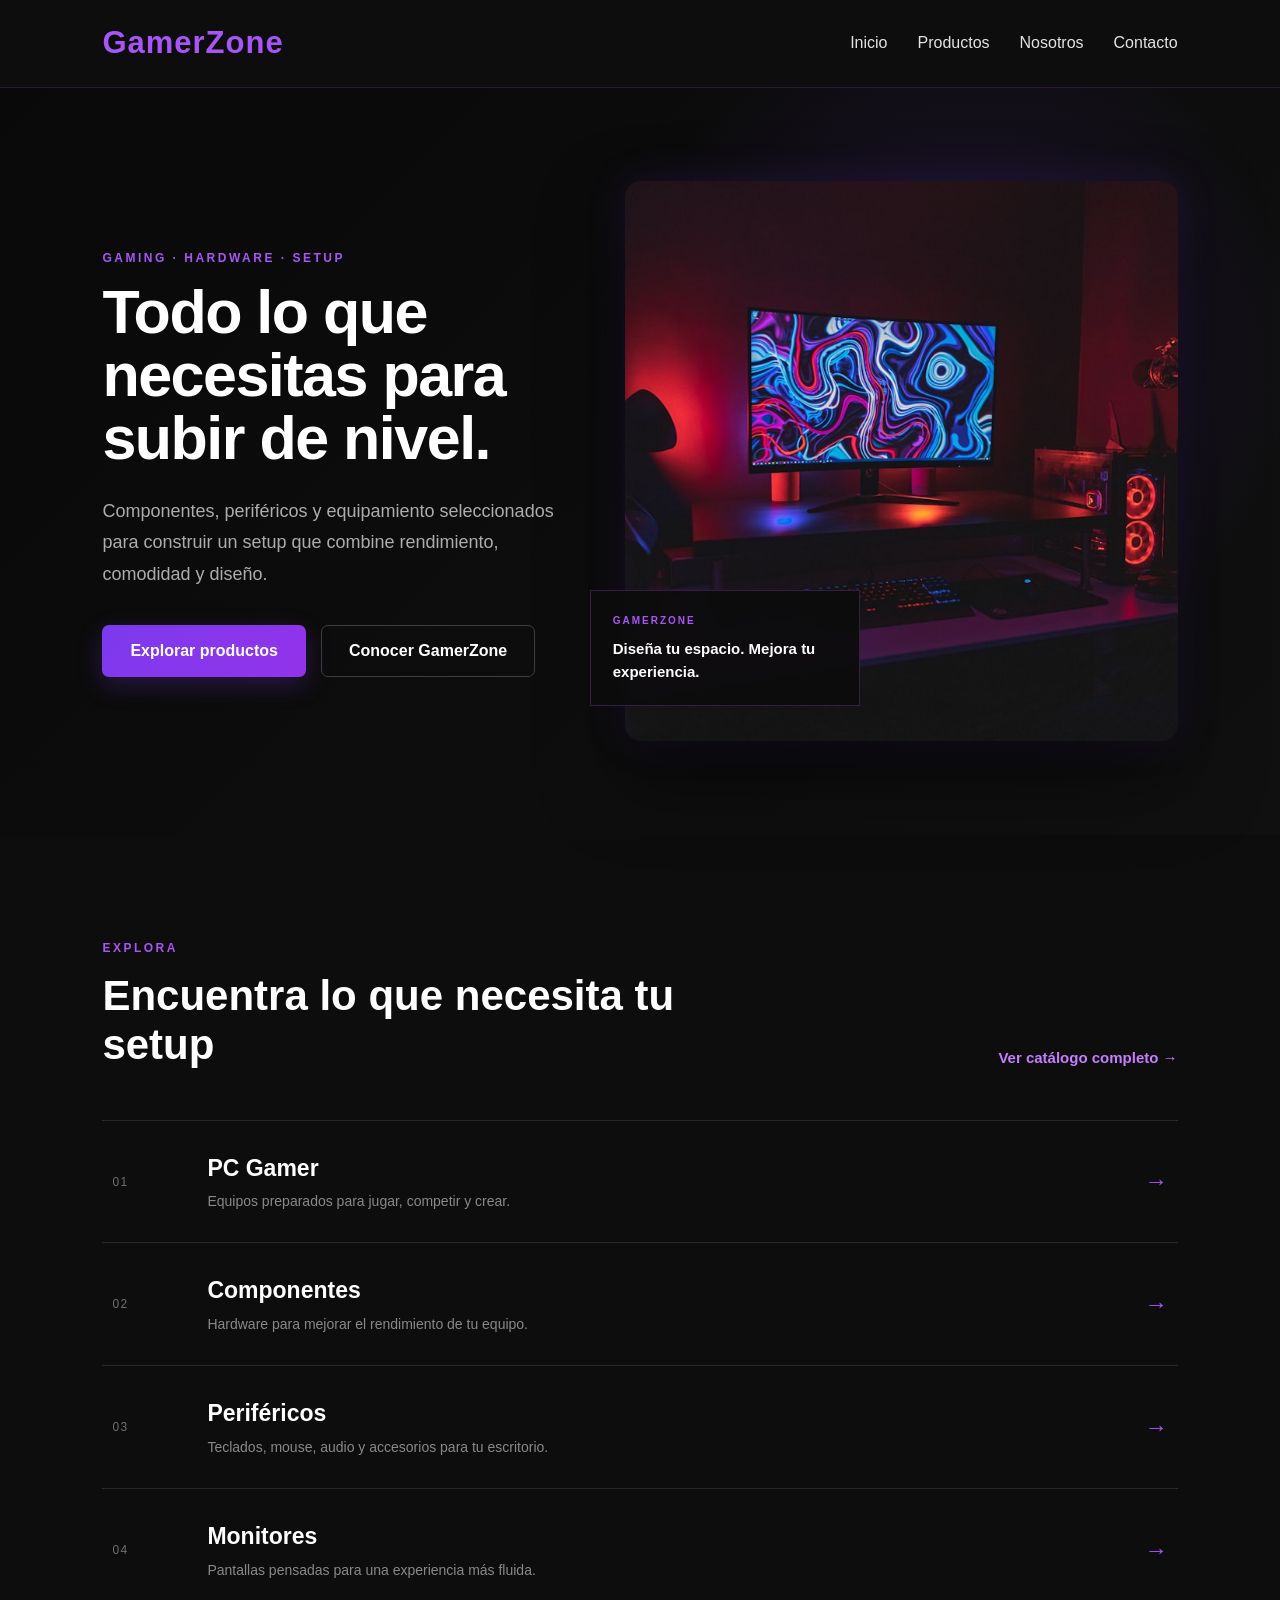
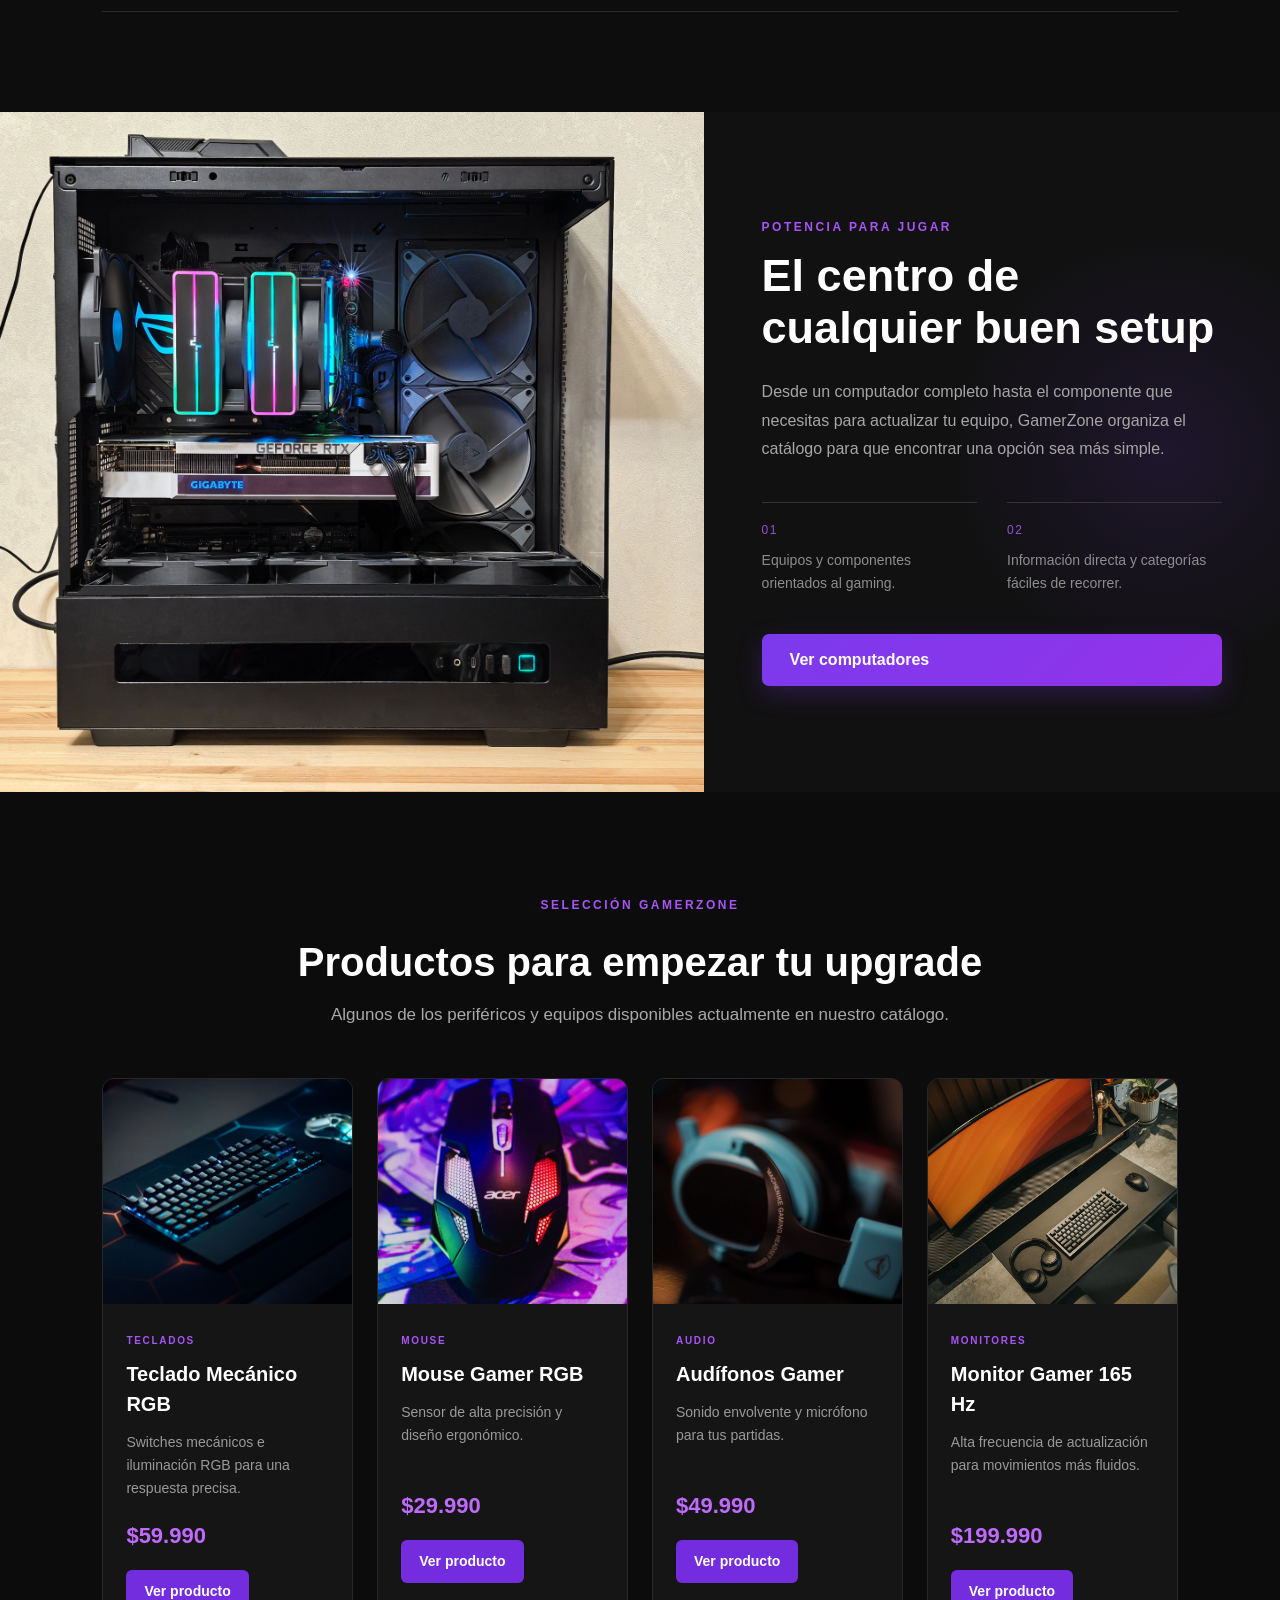
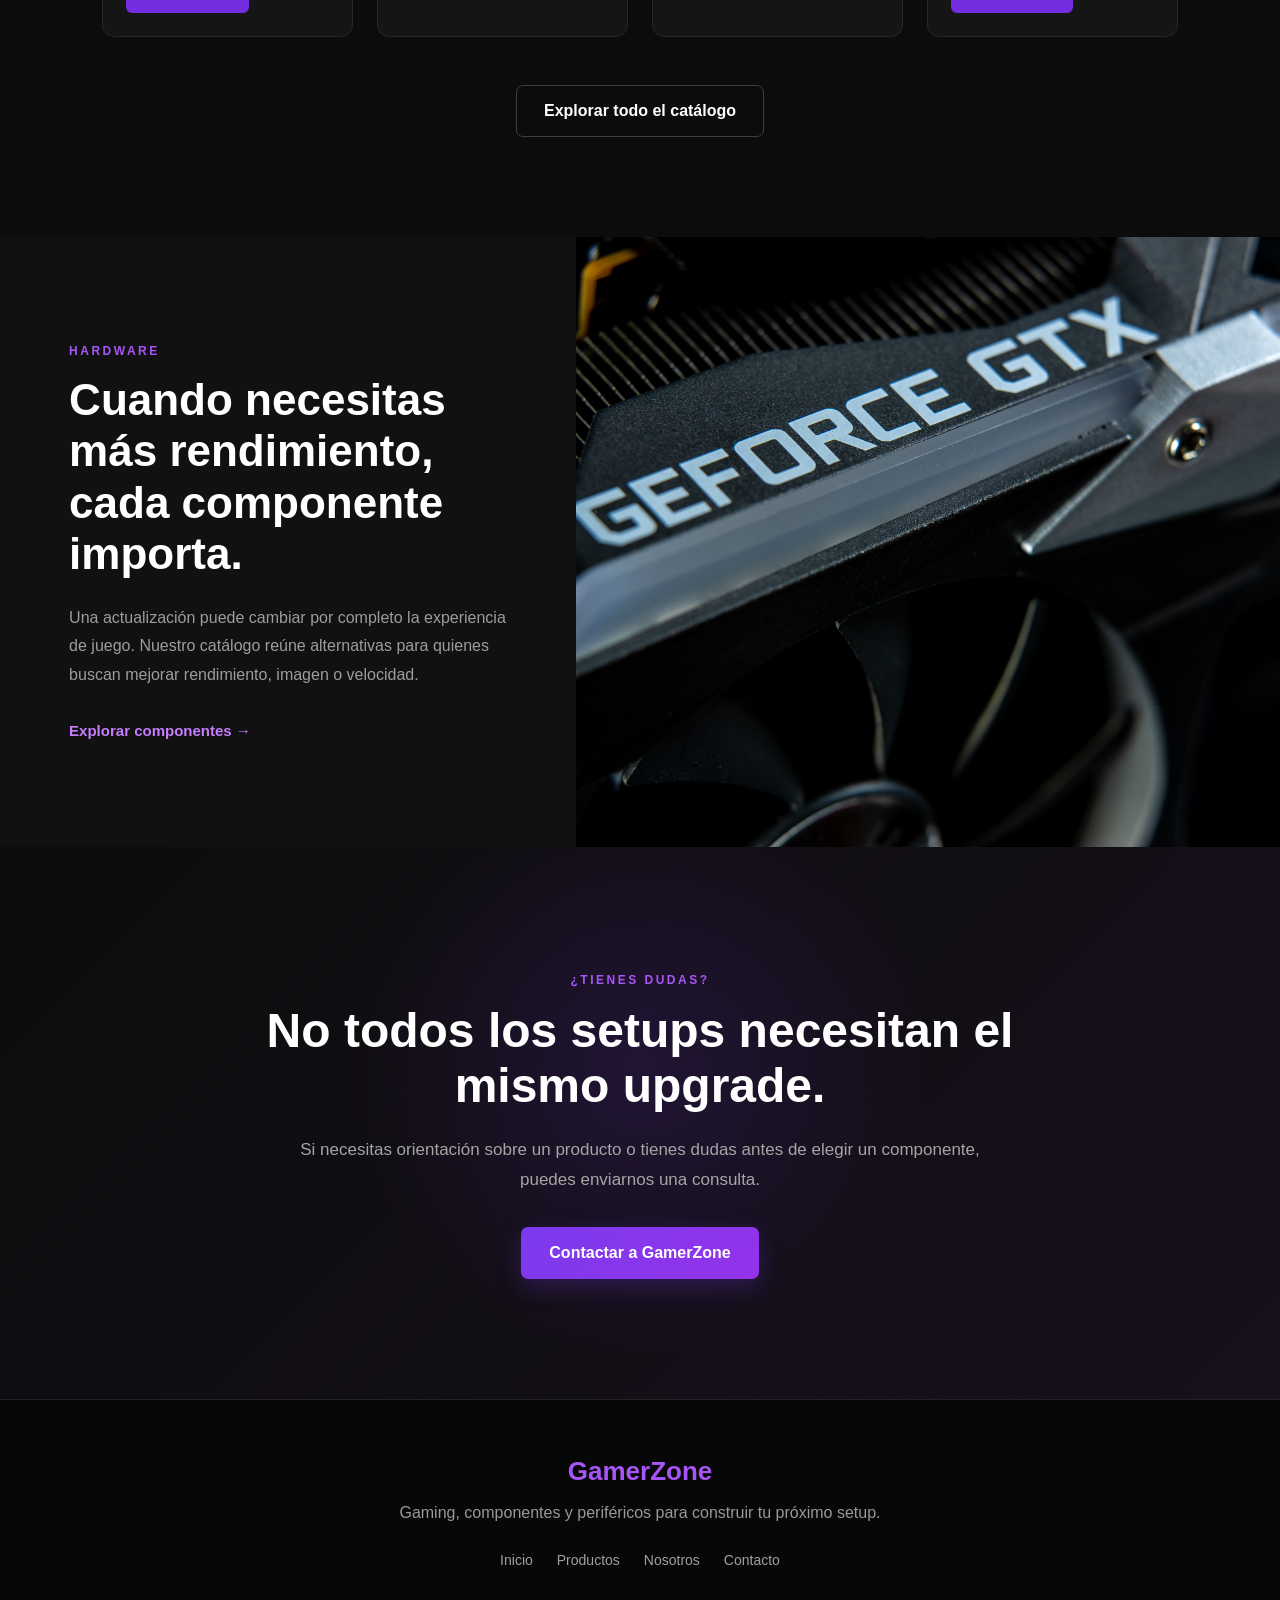
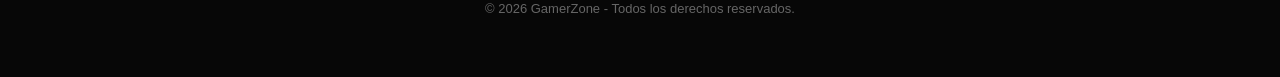
==== index.html @ d8f1b789 "Proyecto inicial GamerZone con HTML CSS JavaScript y recursos" ====
<!DOCTYPE html>
<html lang="es">

<head>
    <meta charset="UTF-8">

    <meta
        name="viewport"
        content="width=device-width, initial-scale=1.0"
    >

    <meta
        name="description"
        content="GamerZone - Tienda online de componentes, periféricos y accesorios para gaming."
    >

    <title>GamerZone | Gaming, hardware y periféricos</title>

    <link
        rel="stylesheet"
        href="css/estilos.css"
    >
</head>


<body>

    <!-- ===================================== -->
    <!-- HEADER -->
    <!-- ===================================== -->

    <header>

        <a
            href="index.html"
            class="logo-gamerzone"
        >
            GamerZone
        </a>


        <nav>
            <a href="index.html">Inicio</a>

            <a href="productos.html">
                Productos
            </a>

            <a href="nosotros.html">
                Nosotros
            </a>

            <a href="contacto.html">
                Contacto
            </a>
        </nav>

    </header>



    <main>

        <!-- ===================================== -->
        <!-- HERO -->
        <!-- ===================================== -->

        <section class="home-hero">

            <div class="home-hero-contenido">

                <span class="etiqueta-seccion">
                    GAMING · HARDWARE · SETUP
                </span>


                <h1>
                    Todo lo que necesitas
                    para subir de nivel.
                </h1>


                <p>
                    Componentes, periféricos y equipamiento
                    seleccionados para construir un setup
                    que combine rendimiento, comodidad y diseño.
                </p>


                <div class="home-hero-acciones">

                    <a
                        href="productos.html"
                        class="boton-principal"
                    >
                        Explorar productos
                    </a>


                    <a
                        href="nosotros.html"
                        class="boton-secundario"
                    >
                        Conocer GamerZone
                    </a>

                </div>

            </div>


            <div class="home-hero-visual">

                <img
                    src="img/banner-gamer.jpg"
                    alt="Setup gamer con iluminación RGB"
                >


                <div class="home-hero-ficha">

                    <span>
                        GAMERZONE
                    </span>

                    <strong>
                        Diseña tu espacio.
                        Mejora tu experiencia.
                    </strong>

                </div>

            </div>

        </section>



        <!-- ===================================== -->
        <!-- CATEGORÍAS -->
        <!-- ===================================== -->

        <section class="home-categorias">

            <div class="home-categorias-cabecera">

                <div>

                    <span class="etiqueta-seccion">
                        EXPLORA
                    </span>

                    <h2>
                        Encuentra lo que necesita tu setup
                    </h2>

                </div>


                <a
                    href="productos.html"
                    class="enlace-simple"
                >
                    Ver catálogo completo →
                </a>

            </div>


            <div class="categorias-linea">


                <a
                    href="productos.html"
                    class="categoria-home"
                >

                    <span class="categoria-home-numero">
                        01
                    </span>

                    <div>
                        <h3>PC Gamer</h3>

                        <p>
                            Equipos preparados para jugar,
                            competir y crear.
                        </p>
                    </div>

                    <span class="categoria-home-flecha">
                        →
                    </span>

                </a>



                <a
                    href="productos.html"
                    class="categoria-home"
                >

                    <span class="categoria-home-numero">
                        02
                    </span>

                    <div>
                        <h3>Componentes</h3>

                        <p>
                            Hardware para mejorar el
                            rendimiento de tu equipo.
                        </p>
                    </div>

                    <span class="categoria-home-flecha">
                        →
                    </span>

                </a>



                <a
                    href="productos.html"
                    class="categoria-home"
                >

                    <span class="categoria-home-numero">
                        03
                    </span>

                    <div>
                        <h3>Periféricos</h3>

                        <p>
                            Teclados, mouse, audio
                            y accesorios para tu escritorio.
                        </p>
                    </div>

                    <span class="categoria-home-flecha">
                        →
                    </span>

                </a>



                <a
                    href="productos.html"
                    class="categoria-home"
                >

                    <span class="categoria-home-numero">
                        04
                    </span>

                    <div>
                        <h3>Monitores</h3>

                        <p>
                            Pantallas pensadas para una
                            experiencia más fluida.
                        </p>
                    </div>

                    <span class="categoria-home-flecha">
                        →
                    </span>

                </a>

            </div>

        </section>



        <!-- ===================================== -->
        <!-- DESTACADO PC GAMER -->
        <!-- ===================================== -->

        <section class="home-editorial">

            <div class="home-editorial-imagen">

                <img
                    src="img/pc-gamer.jpg"
                    alt="Computador gamer con iluminación RGB"
                >

            </div>


            <div class="home-editorial-contenido">

                <span class="etiqueta-seccion">
                    POTENCIA PARA JUGAR
                </span>


                <h2>
                    El centro de cualquier buen setup
                </h2>


                <p>
                    Desde un computador completo hasta el
                    componente que necesitas para actualizar
                    tu equipo, GamerZone organiza el catálogo
                    para que encontrar una opción sea más simple.
                </p>


                <div class="home-editorial-datos">

                    <div>
                        <span>01</span>

                        <p>
                            Equipos y componentes orientados
                            al gaming.
                        </p>
                    </div>


                    <div>
                        <span>02</span>

                        <p>
                            Información directa y categorías
                            fáciles de recorrer.
                        </p>
                    </div>

                </div>


                <a
                    href="productos.html"
                    class="boton-principal"
                >
                    Ver computadores
                </a>

            </div>

        </section>



        <!-- ===================================== -->
        <!-- PRODUCTOS DESTACADOS -->
        <!-- ===================================== -->

        <section class="productos-destacados">

            <div class="titulo-seccion">

                <span class="etiqueta-seccion">
                    SELECCIÓN GAMERZONE
                </span>

                <h2>
                    Productos para empezar tu upgrade
                </h2>

                <p>
                    Algunos de los periféricos y equipos
                    disponibles actualmente en nuestro catálogo.
                </p>

            </div>


            <div class="contenedor-productos">


                <!-- TECLADO -->

                <article class="producto">

                    <img
                        src="img/teclado.jpg"
                        alt="Teclado mecánico gamer RGB"
                    >

                    <div class="producto-info">

                        <span class="categoria">
                            TECLADOS
                        </span>

                        <h3>
                            Teclado Mecánico RGB
                        </h3>

                        <p>
                            Switches mecánicos e iluminación RGB
                            para una respuesta precisa.
                        </p>

                        <h4>
                            $59.990
                        </h4>

                        <a
                            href="productos.html"
                            class="boton-producto"
                        >
                            Ver producto
                        </a>

                    </div>

                </article>



                <!-- MOUSE -->

                <article class="producto">

                    <img
                        src="img/mouse.jpg"
                        alt="Mouse gamer RGB"
                    >

                    <div class="producto-info">

                        <span class="categoria">
                            MOUSE
                        </span>

                        <h3>
                            Mouse Gamer RGB
                        </h3>

                        <p>
                            Sensor de alta precisión
                            y diseño ergonómico.
                        </p>

                        <h4>
                            $29.990
                        </h4>

                        <a
                            href="productos.html"
                            class="boton-producto"
                        >
                            Ver producto
                        </a>

                    </div>

                </article>



                <!-- AUDÍFONOS -->

                <article class="producto">

                    <img
                        src="img/audifonos.jpg"
                        alt="Audífonos gamer"
                    >

                    <div class="producto-info">

                        <span class="categoria">
                            AUDIO
                        </span>

                        <h3>
                            Audífonos Gamer
                        </h3>

                        <p>
                            Sonido envolvente y micrófono
                            para tus partidas.
                        </p>

                        <h4>
                            $49.990
                        </h4>

                        <a
                            href="productos.html"
                            class="boton-producto"
                        >
                            Ver producto
                        </a>

                    </div>

                </article>



                <!-- MONITOR -->

                <article class="producto">

                    <img
                        src="img/monitor.jpg"
                        alt="Monitor gamer 165 Hz"
                    >

                    <div class="producto-info">

                        <span class="categoria">
                            MONITORES
                        </span>

                        <h3>
                            Monitor Gamer 165 Hz
                        </h3>

                        <p>
                            Alta frecuencia de actualización
                            para movimientos más fluidos.
                        </p>

                        <h4>
                            $199.990
                        </h4>

                        <a
                            href="productos.html"
                            class="boton-producto"
                        >
                            Ver producto
                        </a>

                    </div>

                </article>

            </div>


            <div class="ver-catalogo">

                <a
                    href="productos.html"
                    class="boton-secundario"
                >
                    Explorar todo el catálogo
                </a>

            </div>

        </section>



        <!-- ===================================== -->
        <!-- HARDWARE / GPU -->
        <!-- ===================================== -->

        <section class="home-hardware">

            <div class="home-hardware-contenido">

                <span class="etiqueta-seccion">
                    HARDWARE
                </span>


                <h2>
                    Cuando necesitas más rendimiento,
                    cada componente importa.
                </h2>


                <p>
                    Una actualización puede cambiar por completo
                    la experiencia de juego. Nuestro catálogo reúne
                    alternativas para quienes buscan mejorar
                    rendimiento, imagen o velocidad.
                </p>


                <a
                    href="productos.html"
                    class="enlace-simple"
                >
                    Explorar componentes →
                </a>

            </div>


            <div class="home-hardware-imagen">

                <img
                    src="img/gpu.jpg"
                    alt="Tarjeta gráfica para computador gamer"
                >

            </div>

        </section>



        <!-- ===================================== -->
        <!-- AYUDA -->
        <!-- ===================================== -->

        <section class="home-ayuda">

            <div class="home-ayuda-contenido">

                <span class="etiqueta-seccion">
                    ¿TIENES DUDAS?
                </span>


                <h2>
                    No todos los setups necesitan
                    el mismo upgrade.
                </h2>


                <p>
                    Si necesitas orientación sobre un producto
                    o tienes dudas antes de elegir un componente,
                    puedes enviarnos una consulta.
                </p>


                <a
                    href="contacto.html"
                    class="boton-principal"
                >
                    Contactar a GamerZone
                </a>

            </div>

        </section>

    </main>



    <!-- ===================================== -->
    <!-- FOOTER -->
    <!-- ===================================== -->

    <footer>

        <h3>
            GamerZone
        </h3>

        <p>
            Gaming, componentes y periféricos
            para construir tu próximo setup.
        </p>


        <div class="footer-navegacion">

            <a href="index.html">
                Inicio
            </a>

            <a href="productos.html">
                Productos
            </a>

            <a href="nosotros.html">
                Nosotros
            </a>

            <a href="contacto.html">
                Contacto
            </a>

        </div>


        <p class="copyright">
            &copy; 2026 GamerZone - Todos los derechos reservados.
        </p>

    </footer>


    <script src="js/script.js"></script>

</body>

</html>
---- css/estilos.css ----
/* ================================================= */
/* GAMERZONE - ESTILOS GENERALES */
/* ================================================= */

* {
    margin: 0;
    padding: 0;
    box-sizing: border-box;
}

html {
    scroll-behavior: smooth;
}

body {
    font-family: Arial, Helvetica, sans-serif;
    background-color: #0b0b0b;
    color: #ffffff;
    line-height: 1.5;
}

img {
    max-width: 100%;
}

a {
    color: inherit;
}


/* ================================================= */
/* HEADER */
/* ================================================= */

header {
    background: rgba(14, 14, 14, 0.96);

    display: flex;
    justify-content: space-between;
    align-items: center;

    padding: 20px 8%;

    border-bottom: 1px solid #2c183c;

    position: sticky;
    top: 0;
    z-index: 1000;

    backdrop-filter: blur(12px);
}

header h1,
.logo-gamerzone {
    font-size: 31px;
    color: #a855f7;
    letter-spacing: 1px;
    font-weight: 700;
    text-decoration: none;
}


/* ================================================= */
/* NAVEGACIÓN */
/* ================================================= */

nav {
    display: flex;
    gap: 30px;
}

nav a {
    color: #e4e4e4;
    text-decoration: none;
    font-size: 16px;
    font-weight: 500;
    position: relative;
    transition: 0.3s;
}

nav a::after {
    content: "";
    position: absolute;
    left: 0;
    bottom: -7px;
    width: 0;
    height: 2px;
    background-color: #a855f7;
    transition: 0.3s;
}

nav a:hover {
    color: #ffffff;
}

nav a:hover::after {
    width: 100%;
}


/* ================================================= */
/* ELEMENTOS GENERALES */
/* ================================================= */

.etiqueta-seccion {
    display: inline-block;
    color: #a855f7;
    font-size: 12px;
    font-weight: 700;
    letter-spacing: 2.5px;
    margin-bottom: 14px;
}

.boton-principal {
    display: inline-block;

    background: linear-gradient(
        135deg,
        #7c3aed,
        #9333ea
    );

    color: #ffffff;
    text-decoration: none;

    padding: 14px 28px;

    border-radius: 7px;

    font-size: 16px;
    font-weight: bold;

    box-shadow:
        0 8px 25px rgba(124, 58, 237, 0.25);

    transition: 0.3s;
}

.boton-principal:hover {
    transform: translateY(-2px);

    box-shadow:
        0 12px 30px rgba(124, 58, 237, 0.4);
}

.boton-secundario {
    display: inline-block;

    color: #ffffff;
    text-decoration: none;

    padding: 13px 27px;

    border: 1px solid #3e3e3e;
    border-radius: 7px;

    font-size: 16px;
    font-weight: 600;

    transition: 0.3s;
}

.boton-secundario:hover {
    border-color: #7c3aed;
    background-color: rgba(124, 58, 237, 0.08);
    transform: translateY(-2px);
}

.enlace-simple {
    color: #c77dff;
    text-decoration: none;
    font-size: 15px;
    font-weight: 600;
    transition: 0.3s;
}

.enlace-simple:hover {
    color: #ffffff;
}


/* ================================================= */
/* TÍTULOS GENERALES */
/* ================================================= */

.titulo-seccion {
    text-align: center;
    margin-bottom: 48px;
}

.titulo-seccion h2 {
    font-size: 40px;
    margin: 10px 0 15px;
    line-height: 1.2;
}

.titulo-seccion p {
    max-width: 760px;
    margin: auto;

    color: #a9a9a9;

    font-size: 17px;
    line-height: 1.7;
}


/* ================================================= */
/* HOME */
/* ================================================= */

.home-hero {
    min-height: 83vh;

    display: grid;

    grid-template-columns: 0.9fr 1.1fr;

    gap: 70px;

    align-items: center;

    padding: 80px 8%;

    background:
        radial-gradient(
            circle at 75% 35%,
            rgba(124, 58, 237, 0.18),
            transparent 32%
        ),
        linear-gradient(
            135deg,
            #090909 0%,
            #101010 100%
        );
}

.home-hero-contenido {
    max-width: 680px;
}

.home-hero-contenido h1 {
    font-size: 61px;
    line-height: 1.04;
    margin-bottom: 25px;
    letter-spacing: -1.5px;
}

.home-hero-contenido p {
    color: #adadad;

    font-size: 18px;
    line-height: 1.75;

    max-width: 590px;

    margin-bottom: 35px;
}

.home-hero-acciones {
    display: flex;
    align-items: center;
    gap: 15px;
    flex-wrap: wrap;
}

.home-hero-visual {
    position: relative;
}

.home-hero-visual img {
    width: 100%;
    height: 560px;

    object-fit: cover;

    border-radius: 16px;

    display: block;

    box-shadow:
        0 35px 80px rgba(0, 0, 0, 0.5),
        0 0 40px rgba(124, 58, 237, 0.15);
}

.home-hero-ficha {
    position: absolute;

    left: -35px;
    bottom: 35px;

    width: 270px;

    padding: 22px;

    background: rgba(12, 12, 12, 0.94);

    border: 1px solid #33203f;

    backdrop-filter: blur(10px);
}

.home-hero-ficha span {
    display: block;

    color: #a855f7;

    font-size: 10px;
    font-weight: bold;
    letter-spacing: 2px;

    margin-bottom: 9px;
}

.home-hero-ficha strong {
    display: block;

    font-size: 15px;
    line-height: 1.55;
    font-weight: 600;
}


/* ================================================= */
/* HOME - CATEGORÍAS */
/* ================================================= */

.home-categorias {
    padding: 100px 8%;
    background-color: #0d0d0d;
}

.home-categorias-cabecera {
    display: flex;

    justify-content: space-between;
    align-items: flex-end;

    gap: 30px;

    margin-bottom: 50px;
}

.home-categorias-cabecera h2 {
    max-width: 650px;

    font-size: 42px;
    line-height: 1.18;
}

.categorias-linea {
    border-top: 1px solid #292929;
}

.categoria-home {
    display: grid;

    grid-template-columns: 70px 1fr 50px;

    gap: 25px;

    align-items: center;

    padding: 30px 10px;

    border-bottom: 1px solid #292929;

    text-decoration: none;

    transition: 0.3s;
}

.categoria-home:hover {
    background-color: #121212;
    padding-left: 22px;
}

.categoria-home-numero {
    color: #6f6f6f;

    font-size: 12px;
    letter-spacing: 1.5px;
}

.categoria-home h3 {
    font-size: 23px;
    margin-bottom: 5px;
}

.categoria-home p {
    color: #898989;

    font-size: 14px;
    line-height: 1.6;
}

.categoria-home-flecha {
    color: #a855f7;
    font-size: 23px;
    text-align: right;
}


/* ================================================= */
/* HOME - PC GAMER */
/* ================================================= */

.home-editorial {
    display: grid;

    grid-template-columns: 1.1fr 0.9fr;

    min-height: 680px;

    background-color: #101010;
}

.home-editorial-imagen {
    overflow: hidden;
}

.home-editorial-imagen img {
    width: 100%;
    height: 100%;
    min-height: 680px;

    object-fit: cover;

    display: block;
}

.home-editorial-contenido {
    padding: 90px 10%;

    display: flex;
    flex-direction: column;
    justify-content: center;

    background:
        radial-gradient(
            circle at 80% 50%,
            rgba(124, 58, 237, 0.12),
            transparent 38%
        ),
        #111111;
}

.home-editorial-contenido h2 {
    font-size: 45px;
    line-height: 1.15;

    margin-bottom: 24px;

    max-width: 600px;
}

.home-editorial-contenido > p {
    color: #a6a6a6;

    font-size: 16px;
    line-height: 1.8;

    margin-bottom: 38px;

    max-width: 600px;
}

.home-editorial-datos {
    display: grid;

    grid-template-columns: 1fr 1fr;

    gap: 30px;

    margin-bottom: 40px;
}

.home-editorial-datos div {
    padding-top: 18px;

    border-top: 1px solid #333333;
}

.home-editorial-datos span {
    display: block;

    color: #9b4ed6;

    font-size: 12px;
    letter-spacing: 1.5px;

    margin-bottom: 10px;
}

.home-editorial-datos p {
    color: #8e8e8e;

    font-size: 14px;
    line-height: 1.6;
}


/* ================================================= */
/* PRODUCTOS DESTACADOS HOME */
/* ================================================= */

.productos-destacados {
    padding: 100px 8%;

    background-color: #0c0c0c;
}

.contenedor-productos {
    display: grid;

    grid-template-columns: repeat(4, 1fr);

    gap: 24px;
}

.producto {
    background-color: #151515;

    border: 1px solid #272727;

    border-radius: 12px;

    overflow: hidden;

    transition: 0.3s;
}

.producto:hover {
    transform: translateY(-7px);

    border-color: #583078;

    box-shadow:
        0 20px 45px rgba(0, 0, 0, 0.35);
}

.producto img {
    width: 100%;
    height: 225px;

    object-fit: cover;

    display: block;
}

.producto-info {
    padding: 23px;
}

.categoria {
    display: inline-block;

    color: #a855f7;

    font-size: 10px;
    font-weight: bold;

    letter-spacing: 1.7px;

    margin-bottom: 11px;
}

.producto-info h3 {
    font-size: 20px;

    margin-bottom: 12px;
}

.producto-info p {
    color: #999999;

    font-size: 14px;
    line-height: 1.65;

    min-height: 70px;
}

.producto-info h4 {
    color: #c06bff;

    font-size: 22px;

    margin: 18px 0;
}

.boton-producto {
    display: inline-block;

    background-color: #742dde;

    color: white;

    text-decoration: none;

    padding: 11px 18px;

    border-radius: 6px;

    font-size: 14px;
    font-weight: 700;

    transition: 0.3s;
}

.boton-producto:hover {
    background-color: #943ff0;
}

.ver-catalogo {
    text-align: center;

    margin-top: 48px;
}


/* ================================================= */
/* HOME - HARDWARE */
/* ================================================= */

.home-hardware {
    display: grid;

    grid-template-columns: 0.9fr 1.1fr;

    background-color: #111111;

    min-height: 610px;
}

.home-hardware-contenido {
    padding: 90px 12%;

    display: flex;
    flex-direction: column;
    justify-content: center;
}

.home-hardware-contenido h2 {
    font-size: 44px;
    line-height: 1.17;

    margin-bottom: 24px;

    max-width: 580px;
}

.home-hardware-contenido p {
    color: #9d9d9d;

    font-size: 16px;
    line-height: 1.8;

    max-width: 560px;

    margin-bottom: 30px;
}

.home-hardware-imagen {
    overflow: hidden;
}

.home-hardware-imagen img {
    width: 100%;
    height: 100%;

    min-height: 610px;

    object-fit: cover;

    display: block;
}


/* ================================================= */
/* HOME - AYUDA */
/* ================================================= */

.home-ayuda {
    padding: 120px 8%;

    text-align: center;

    background:
        radial-gradient(
            circle at 50% 40%,
            rgba(124, 58, 237, 0.15),
            transparent 40%
        ),
        linear-gradient(
            135deg,
            #0c0c0c,
            #17101d
        );
}

.home-ayuda-contenido {
    max-width: 820px;

    margin: auto;
}

.home-ayuda h2 {
    font-size: 48px;
    line-height: 1.15;

    margin-bottom: 22px;
}

.home-ayuda p {
    color: #a5a5a5;

    font-size: 17px;
    line-height: 1.75;

    max-width: 680px;

    margin: 0 auto 32px;
}


/* ================================================= */
/* PRODUCTOS - PORTADA */
/* ================================================= */

.catalogo-portada {
    min-height: 560px;

    padding: 95px 8%;

    display: flex;

    justify-content: space-between;
    align-items: flex-end;

    gap: 60px;

    background:
        radial-gradient(
            circle at 80% 30%,
            rgba(124, 58, 237, 0.17),
            transparent 30%
        ),
        linear-gradient(
            135deg,
            #090909 0%,
            #121212 65%,
            #17101e 100%
        );

    border-bottom: 1px solid #252525;
}

.catalogo-portada-contenido {
    max-width: 850px;
}

.catalogo-portada h1 {
    max-width: 780px;

    font-size: 60px;
    line-height: 1.05;

    letter-spacing: -1px;

    margin-bottom: 25px;
}

.catalogo-portada-contenido p {
    max-width: 630px;

    color: #a7a7a7;

    font-size: 18px;
    line-height: 1.75;
}

.catalogo-portada-dato {
    width: 260px;

    padding-top: 20px;

    border-top: 1px solid #45305a;

    flex-shrink: 0;
}

.catalogo-portada-dato span {
    display: block;

    color: #a855f7;

    font-size: 10px;
    font-weight: 700;

    letter-spacing: 2px;

    margin-bottom: 10px;
}

.catalogo-portada-dato p {
    color: #929292;

    font-size: 14px;
    line-height: 1.6;
}


/* ================================================= */
/* PRODUCTOS - CATEGORÍAS */
/* ================================================= */

.catalogo-categorias {
    padding: 22px 8%;

    background-color: #0d0d0d;

    border-bottom: 1px solid #242424;
}

.catalogo-categorias-interior {
    display: flex;

    justify-content: space-between;
    align-items: center;

    gap: 30px;

    max-width: 1300px;

    margin: auto;
}

.catalogo-categorias-titulo {
    color: #777777;

    font-size: 12px;

    letter-spacing: 1.4px;

    text-transform: uppercase;
}

.catalogo-categorias-links {
    display: flex;

    align-items: center;

    gap: 28px;

    flex-wrap: wrap;
}

.catalogo-categorias-links a {
    color: #bcbcbc;

    text-decoration: none;

    font-size: 14px;

    transition: 0.3s;
}

.catalogo-categorias-links a:hover {
    color: #b96cff;
}


/* ================================================= */
/* PRODUCTO PRINCIPAL */
/* ================================================= */

.producto-principal {
    display: grid;

    grid-template-columns: 1.1fr 0.9fr;

    min-height: 680px;

    background-color: #0f0f0f;

    border-bottom: 1px solid #252525;
}

.producto-principal-imagen {
    overflow: hidden;
}

.producto-principal-imagen img {
    width: 100%;
    height: 100%;

    min-height: 680px;

    object-fit: cover;

    display: block;
}

.producto-principal-contenido {
    padding: 85px 10%;

    display: flex;
    flex-direction: column;
    justify-content: center;

    background:
        radial-gradient(
            circle at 80% 35%,
            rgba(124, 58, 237, 0.12),
            transparent 40%
        ),
        #111111;
}

.producto-principal-contenido h2 {
    font-size: 46px;
    line-height: 1.15;

    margin-bottom: 22px;
}

.producto-principal-descripcion {
    max-width: 570px;

    color: #a4a4a4;

    font-size: 16px;
    line-height: 1.8;

    margin-bottom: 38px;
}

.producto-principal-detalles {
    border-top: 1px solid #303030;

    border-bottom: 1px solid #303030;

    margin-bottom: 38px;
}

.producto-principal-detalles div {
    display: grid;

    grid-template-columns: 130px 1fr;

    gap: 20px;

    padding: 17px 0;

    border-bottom: 1px solid #252525;
}

.producto-principal-detalles div:last-child {
    border-bottom: none;
}

.producto-principal-detalles span {
    color: #737373;

    font-size: 10px;
    font-weight: bold;

    letter-spacing: 1.5px;
}

.producto-principal-detalles strong {
    color: #d3d3d3;

    font-size: 14px;
    font-weight: 500;
}

.producto-principal-compra {
    display: flex;

    align-items: center;

    gap: 30px;

    flex-wrap: wrap;
}

.precio-destacado {
    color: #c26dff;

    font-size: 30px;
}


/* ================================================= */
/* CATÁLOGO PRODUCTOS */
/* ================================================= */

.catalogo-productos {
    padding: 105px 8%;

    background-color: #0b0b0b;
}

.catalogo-encabezado {
    display: flex;

    justify-content: space-between;
    align-items: flex-end;

    gap: 50px;

    max-width: 1300px;

    margin: 0 auto 55px;
}

.catalogo-encabezado h2 {
    font-size: 45px;

    line-height: 1.15;
}

.catalogo-encabezado > p {
    max-width: 430px;

    color: #8e8e8e;

    font-size: 15px;
    line-height: 1.7;
}

.catalogo-grid {
    max-width: 1300px;

    margin: auto;

    display: grid;

    grid-template-columns: repeat(2, 1fr);

    gap: 28px;
}

.catalogo-producto {
    background-color: #121212;

    border: 1px solid #262626;

    overflow: hidden;

    transition:
        transform 0.3s,
        border-color 0.3s,
        box-shadow 0.3s;
}

.catalogo-producto:hover {
    transform: translateY(-5px);

    border-color: #4d2d65;

    box-shadow:
        0 22px 55px rgba(0, 0, 0, 0.3);
}

.catalogo-producto-imagen {
    position: relative;

    overflow: hidden;

    background-color: #0c0c0c;
}

.catalogo-producto-imagen img {
    width: 100%;

    height: 340px;

    object-fit: cover;

    display: block;

    transition: transform 0.5s;
}

.catalogo-producto:hover
.catalogo-producto-imagen img {
    transform: scale(1.025);
}

.producto-etiqueta {
    position: absolute;

    z-index: 2;

    top: 18px;
    left: 18px;

    padding: 7px 10px;

    background-color: rgba(10, 10, 10, 0.88);

    border: 1px solid #43304f;

    color: #c078f4;

    font-size: 9px;
    font-weight: 700;

    letter-spacing: 1.5px;
}

.catalogo-producto-info {
    padding: 27px 27px 25px;
}

.catalogo-producto-info h3 {
    font-size: 23px;

    margin-bottom: 12px;
}

.catalogo-producto-info > p {
    color: #949494;

    font-size: 14px;
    line-height: 1.7;

    min-height: 72px;
}

.catalogo-producto-final {
    display: flex;

    justify-content: space-between;
    align-items: center;

    gap: 20px;

    margin-top: 24px;

    padding-top: 20px;

    border-top: 1px solid #292929;
}

.catalogo-producto-final strong {
    color: #c36dff;

    font-size: 21px;
}

.catalogo-producto-final a {
    color: #c5c5c5;

    text-decoration: none;

    font-size: 13px;
    font-weight: 600;

    transition: 0.3s;
}

.catalogo-producto-final a:hover {
    color: #b767ed;
}


/* ================================================= */
/* AYUDA CATÁLOGO */
/* ================================================= */

.catalogo-ayuda {
    padding: 115px 8%;

    text-align: center;

    background:
        radial-gradient(
            circle at 50% 50%,
            rgba(124, 58, 237, 0.15),
            transparent 38%
        ),
        linear-gradient(
            135deg,
            #0c0c0c,
            #191020
        );
}

.catalogo-ayuda-contenido {
    max-width: 800px;

    margin: auto;
}

.catalogo-ayuda h2 {
    font-size: 47px;
    line-height: 1.15;

    margin-bottom: 20px;
}

.catalogo-ayuda p {
    max-width: 650px;

    margin: 0 auto 32px;

    color: #a3a3a3;

    font-size: 16px;
    line-height: 1.75;
}


/* ================================================= */
/* NOSOTROS - PORTADA */
/* ================================================= */

.nosotros-portada {
    position: relative;

    min-height: 78vh;

    overflow: hidden;

    display: flex;
    align-items: center;
}

.nosotros-portada-imagen {
    position: absolute;

    inset: 0;

    width: 100%;
    height: 100%;

    object-fit: cover;
}

.nosotros-portada-overlay {
    position: absolute;

    inset: 0;

    z-index: 1;

    background:
        linear-gradient(
            90deg,
            rgba(5, 5, 5, 0.97) 0%,
            rgba(8, 8, 8, 0.88) 38%,
            rgba(8, 8, 8, 0.40) 70%,
            rgba(8, 8, 8, 0.18) 100%
        );
}

.nosotros-portada-contenido {
    position: relative;

    z-index: 2;

    width: 58%;

    padding: 80px 8%;
}

.nosotros-portada-contenido h2 {
    font-size: 54px;
    line-height: 1.12;

    margin-bottom: 22px;

    max-width: 800px;
}

.nosotros-portada-contenido p {
    color: #c5c5c5;

    font-size: 18px;
    line-height: 1.75;

    margin-bottom: 32px;

    max-width: 650px;
}


/* ================================================= */
/* NOSOTROS - HISTORIA */
/* ================================================= */

.historia-gamerzone {
    padding: 100px 8%;

    background-color: #0f0f0f;
}

.historia-contenido {
    max-width: 1250px;

    margin: auto;

    display: grid;

    grid-template-columns: 1fr 1fr;

    gap: 70px;

    align-items: center;
}

.historia-imagen {
    position: relative;
}

.historia-imagen::before {
    content: "";

    position: absolute;

    width: 95%;
    height: 95%;

    left: -18px;
    bottom: -18px;

    border: 1px solid #4b226e;

    border-radius: 15px;
}

.historia-imagen img {
    position: relative;

    z-index: 2;

    width: 100%;
    height: 470px;

    object-fit: cover;

    border-radius: 15px;
}

.historia-texto h2 {
    font-size: 42px;
    line-height: 1.2;

    margin-bottom: 26px;
}

.historia-texto p {
    color: #ababab;

    font-size: 16px;
    line-height: 1.85;

    margin-bottom: 18px;
}


/* ================================================= */
/* NOSOTROS - PROPUESTA */
/* ================================================= */

.diferenciadores {
    padding: 95px 8%;

    background-color: #0b0b0b;
}

.diferenciadores-titulo {
    max-width: 700px;

    margin-bottom: 50px;
}

.diferenciadores-titulo h2 {
    font-size: 42px;

    line-height: 1.2;
}

.diferenciadores-grid {
    display: grid;

    grid-template-columns: repeat(2, 1fr);

    gap: 24px;
}

.diferenciador {
    padding: 35px 30px;

    border-top: 1px solid #4b226e;

    background:
        linear-gradient(
            180deg,
            #151515,
            #111111
        );

    min-height: 245px;
}

.numero-diferenciador {
    display: block;

    color: #8f42c6;

    font-size: 14px;
    letter-spacing: 2px;

    margin-bottom: 45px;
}

.diferenciador h3 {
    font-size: 23px;

    margin-bottom: 14px;
}

.diferenciador p {
    color: #9e9e9e;

    font-size: 15px;
    line-height: 1.7;
}


/* ================================================= */
/* NOSOTROS - COMPROMISO */
/* ================================================= */

.compromiso {
    padding: 100px 8%;

    background:
        radial-gradient(
            circle at 80% 50%,
            rgba(124, 58, 237, 0.12),
            transparent 40%
        ),
        #101010;
}

.compromiso-contenido {
    max-width: 1200px;

    margin: auto;

    display: grid;

    grid-template-columns: 1.1fr 0.9fr;

    gap: 90px;

    align-items: center;
}

.compromiso-texto h2 {
    font-size: 42px;

    margin-bottom: 22px;
}

.compromiso-texto p {
    color: #ababab;

    line-height: 1.8;

    margin-bottom: 16px;

    font-size: 16px;
}

.compromiso-lista {
    border-left: 1px solid #3c1b5c;

    padding-left: 35px;
}

.compromiso-item {
    display: flex;

    align-items: center;

    gap: 15px;

    padding: 18px 0;

    border-bottom: 1px solid #242424;
}

.compromiso-item span {
    display: flex;

    align-items: center;
    justify-content: center;

    width: 30px;
    height: 30px;

    border-radius: 50%;

    background-color: rgba(124, 58, 237, 0.15);

    color: #b46cff;

    font-weight: bold;

    flex-shrink: 0;
}

.compromiso-item p {
    color: #d0d0d0;

    font-size: 15px;
}


/* ================================================= */
/* VIDEO LOCAL */
/* ================================================= */

.seccion-video {
    padding: 100px 8%;

    background-color: #0b0b0b;
}

.contenedor-video {
    width: 100%;
    max-width: 980px;

    margin: auto;

    overflow: hidden;

    border-radius: 16px;

    border: 1px solid #292929;

    background-color: #000000;

    box-shadow:
        0 25px 60px rgba(0, 0, 0, 0.45),
        0 0 40px rgba(124, 58, 237, 0.08);
}

.contenedor-video video {
    width: 100%;
    height: auto;

    display: block;

    background-color: #000000;
}


/* ================================================= */
/* NOSOTROS - CTA */
/* ================================================= */

.cta-nosotros {
    padding: 110px 8%;

    text-align: center;

    background:
        linear-gradient(
            135deg,
            #151515,
            #241233 60%,
            #321449
        );
}

.cta-nosotros-contenido {
    max-width: 800px;

    margin: auto;
}

.cta-nosotros h2 {
    font-size: 46px;
    line-height: 1.2;

    margin-bottom: 18px;
}

.cta-nosotros p {
    color: #bdbdbd;

    font-size: 17px;
    line-height: 1.7;

    margin-bottom: 30px;
}


/* ================================================= */
/* CONTACTO - PORTADA */
/* ================================================= */

.contacto-portada {
    padding: 110px 8% 95px;

    background:
        radial-gradient(
            circle at 85% 20%,
            rgba(124, 58, 237, 0.17),
            transparent 35%
        ),
        linear-gradient(
            135deg,
            #0a0a0a,
            #121212
        );

    border-bottom: 1px solid #202020;
}

.contacto-portada-contenido {
    max-width: 900px;
}

.contacto-portada h2 {
    font-size: 54px;
    line-height: 1.12;

    max-width: 850px;

    margin-bottom: 22px;
}

.contacto-portada p {
    max-width: 650px;

    color: #adadad;

    font-size: 18px;
    line-height: 1.75;
}


/* ================================================= */
/* CONTACTO PRINCIPAL */
/* ================================================= */

.contacto-principal {
    padding: 100px 8%;

    background-color: #0d0d0d;
}

.contacto-grid {
    max-width: 1250px;

    margin: auto;

    display: grid;

    grid-template-columns: 0.85fr 1.15fr;

    gap: 80px;

    align-items: start;
}

.contacto-info {
    position: sticky;

    top: 130px;
}

.contacto-info h2 {
    font-size: 41px;
    line-height: 1.2;

    margin-bottom: 22px;
}

.contacto-intro {
    color: #a7a7a7;

    font-size: 16px;
    line-height: 1.8;

    margin-bottom: 45px;
}

.contacto-opciones {
    border-top: 1px solid #2a2a2a;
}

.contacto-opcion {
    display: grid;

    grid-template-columns: 45px 1fr;

    gap: 20px;

    padding: 25px 0;

    border-bottom: 1px solid #242424;
}

.contacto-numero {
    color: #a855f7;

    font-size: 13px;
    letter-spacing: 1.5px;
}

.contacto-opcion h3 {
    font-size: 18px;

    margin-bottom: 7px;

    font-weight: 600;
}

.contacto-opcion p {
    color: #8f8f8f;

    font-size: 14px;
    line-height: 1.6;
}


/* ================================================= */
/* FORMULARIO */
/* ================================================= */

.contenedor-formulario {
    background:
        linear-gradient(
            180deg,
            #151515,
            #111111
        );

    border: 1px solid #292929;

    padding: 45px;

    border-radius: 14px;

    box-shadow:
        0 25px 60px rgba(0, 0, 0, 0.3);
}

.encabezado-formulario {
    margin-bottom: 36px;

    padding-bottom: 25px;

    border-bottom: 1px solid #292929;
}

.encabezado-formulario h2 {
    font-size: 30px;

    margin-bottom: 8px;
}

.encabezado-formulario p {
    color: #898989;

    font-size: 15px;
}

.grupo-formulario {
    margin-bottom: 24px;
}

.grupo-formulario label {
    display: block;

    margin-bottom: 9px;

    color: #d7d7d7;

    font-size: 14px;
    font-weight: 600;
}

.grupo-formulario input,
.grupo-formulario select,
.grupo-formulario textarea {
    width: 100%;

    background-color: #0c0c0c;

    color: #ffffff;

    border: 1px solid #323232;

    border-radius: 7px;

    padding: 14px 15px;

    font-family: inherit;
    font-size: 15px;

    outline: none;

    transition:
        border-color 0.25s,
        box-shadow 0.25s,
        background-color 0.25s;
}

.grupo-formulario textarea {
    resize: vertical;

    min-height: 140px;
}

.grupo-formulario input::placeholder,
.grupo-formulario textarea::placeholder {
    color: #646464;
}

.grupo-formulario input:focus,
.grupo-formulario select:focus,
.grupo-formulario textarea:focus {
    border-color: #7c3aed;

    background-color: #101010;

    box-shadow:
        0 0 0 3px rgba(124, 58, 237, 0.10);
}

.grupo-formulario select {
    cursor: pointer;
}

.contador-mensaje {
    text-align: right;

    color: #666666;

    font-size: 12px;

    margin-top: 6px;
}


/* ================================================= */
/* CHECKBOX */
/* ================================================= */

.grupo-checkbox {
    display: flex;

    align-items: flex-start;

    gap: 11px;

    margin-top: 5px;
}

.grupo-checkbox input {
    width: 17px;
    height: 17px;

    margin-top: 2px;

    accent-color: #7c3aed;

    cursor: pointer;
}

.grupo-checkbox label {
    color: #a9a9a9;

    font-size: 13px;
    line-height: 1.5;

    cursor: pointer;
}


/* ================================================= */
/* VALIDACIONES */
/* ================================================= */

.mensaje-error {
    display: block;

    min-height: 18px;

    margin-top: 6px;

    color: #ff7070;

    font-size: 12px;
    line-height: 1.4;
}

.campo-error {
    border-color: #b94a4a !important;

    box-shadow:
        0 0 0 3px rgba(185, 74, 74, 0.08) !important;
}

.campo-correcto {
    border-color: #4a9a68 !important;
}


/* ================================================= */
/* BOTÓN FORMULARIO */
/* ================================================= */

.boton-enviar {
    width: 100%;

    margin-top: 26px;

    padding: 15px 20px;

    background:
        linear-gradient(
            135deg,
            #7431d9,
            #9236e8
        );

    border: none;

    border-radius: 7px;

    color: white;

    font-size: 15px;
    font-weight: 700;

    cursor: pointer;

    transition: 0.3s;
}

.boton-enviar:hover {
    transform: translateY(-2px);

    box-shadow:
        0 10px 28px rgba(124, 58, 237, 0.26);
}

button {
    background-color: #742dde;

    color: white;

    border: none;

    padding: 11px 19px;

    border-radius: 6px;

    cursor: pointer;

    font-weight: bold;

    transition: 0.3s;
}

button:hover {
    background-color: #943ff0;

    transform: translateY(-2px);
}


/* ================================================= */
/* MENSAJE ÉXITO */
/* ================================================= */

.mensaje-exito {
    display: none;

    margin-top: 20px;

    padding: 14px 16px;

    border: 1px solid #335d42;

    background-color: rgba(48, 110, 70, 0.12);

    color: #7ac994;

    border-radius: 6px;

    font-size: 14px;
    line-height: 1.5;
}

.mensaje-exito.activo {
    display: block;
}


/* ================================================= */
/* CONTACTO CTA */
/* ================================================= */

.contacto-cta {
    padding: 100px 8%;

    text-align: center;

    background:
        linear-gradient(
            135deg,
            #121212,
            #241432
        );
}

.contacto-cta h2 {
    max-width: 750px;

    margin: 0 auto 15px;

    font-size: 42px;
    line-height: 1.2;
}

.contacto-cta p {
    color: #a8a8a8;

    font-size: 16px;

    margin-bottom: 30px;
}


/* ================================================= */
/* FOOTER */
/* ================================================= */

footer {
    background-color: #070707;

    text-align: center;

    padding: 52px 20px;

    color: #999999;

    border-top: 1px solid #222222;
}

footer h3 {
    color: #a855f7;

    font-size: 26px;

    margin-bottom: 10px;
}

footer p {
    margin-bottom: 7px;
}

.footer-navegacion {
    display: flex;

    justify-content: center;

    flex-wrap: wrap;

    gap: 24px;

    margin-top: 25px;
}

.footer-navegacion a {
    color: #a0a0a0;

    text-decoration: none;

    font-size: 14px;

    transition: 0.3s;
}

.footer-navegacion a:hover {
    color: #a855f7;
}

.copyright {
    font-size: 13px;

    margin-top: 28px;

    color: #666666;
}


/* ================================================= */
/* RESPONSIVE TABLET */
/* ================================================= */

@media (max-width: 1100px) {

    .home-hero {
        gap: 45px;
    }

    .home-hero-contenido h1 {
        font-size: 50px;
    }

    .home-hero-visual img {
        height: 480px;
    }

    .contenedor-productos {
        grid-template-columns: repeat(2, 1fr);
    }

    .catalogo-portada h1 {
        font-size: 50px;
    }

    .producto-principal {
        grid-template-columns: 1fr 1fr;
    }

    .catalogo-producto-imagen img {
        height: 300px;
    }

    .nosotros-portada-contenido {
        width: 70%;
    }

    .contacto-grid {
        gap: 45px;
    }
}


/* ================================================= */
/* RESPONSIVE CELULAR */
/* ================================================= */

@media (max-width: 768px) {

    /* HEADER */

    header {
        flex-direction: column;

        gap: 18px;

        padding: 18px 6%;
    }

    nav {
        gap: 15px;

        flex-wrap: wrap;

        justify-content: center;
    }


    /* HOME */

    .home-hero {
        grid-template-columns: 1fr;

        gap: 45px;

        padding: 60px 7%;
    }

    .home-hero-contenido {
        text-align: center;

        margin: auto;
    }

    .home-hero-contenido h1 {
        font-size: 41px;
    }

    .home-hero-contenido p {
        font-size: 16px;
    }

    .home-hero-acciones {
        justify-content: center;
    }

    .home-hero-visual img {
        height: 390px;
    }

    .home-hero-ficha {
        position: relative;

        left: auto;
        bottom: auto;

        width: 100%;

        margin-top: 10px;
    }


    /* HOME CATEGORÍAS */

    .home-categorias {
        padding: 70px 7%;
    }

    .home-categorias-cabecera {
        flex-direction: column;

        align-items: flex-start;
    }

    .home-categorias-cabecera h2 {
        font-size: 34px;
    }

    .categoria-home {
        grid-template-columns: 45px 1fr 25px;

        gap: 12px;

        padding: 25px 5px;
    }


    /* HOME EDITORIAL */

    .home-editorial {
        grid-template-columns: 1fr;
    }

    .home-editorial-imagen img {
        min-height: auto;

        height: 430px;
    }

    .home-editorial-contenido {
        padding: 70px 7%;
    }

    .home-editorial-contenido h2 {
        font-size: 35px;
    }

    .home-editorial-datos {
        grid-template-columns: 1fr;
    }


    /* HOME PRODUCTOS */

    .contenedor-productos {
        grid-template-columns: 1fr;
    }

    .producto img {
        height: 270px;
    }

    .titulo-seccion h2 {
        font-size: 32px;
    }


    /* HOME HARDWARE */

    .home-hardware {
        grid-template-columns: 1fr;
    }

    .home-hardware-contenido {
        padding: 70px 7%;
    }

    .home-hardware-contenido h2 {
        font-size: 35px;
    }

    .home-hardware-imagen img {
        min-height: auto;

        height: 430px;
    }

    .home-ayuda {
        padding: 80px 7%;
    }

    .home-ayuda h2 {
        font-size: 37px;
    }


    /* CATÁLOGO */

    .catalogo-portada {
        min-height: auto;

        padding: 75px 7%;

        flex-direction: column;

        align-items: flex-start;

        gap: 50px;
    }

    .catalogo-portada h1 {
        font-size: 42px;
    }

    .catalogo-portada-contenido p {
        font-size: 16px;
    }

    .catalogo-portada-dato {
        width: 100%;
    }

    .catalogo-categorias {
        padding: 22px 7%;
    }

    .catalogo-categorias-interior {
        flex-direction: column;

        align-items: flex-start;

        gap: 15px;
    }

    .catalogo-categorias-links {
        gap: 16px;
    }

    .producto-principal {
        grid-template-columns: 1fr;
    }

    .producto-principal-imagen img {
        min-height: auto;

        height: 440px;
    }

    .producto-principal-contenido {
        padding: 70px 7%;
    }

    .producto-principal-contenido h2 {
        font-size: 36px;
    }

    .producto-principal-detalles div {
        grid-template-columns: 100px 1fr;
    }

    .catalogo-productos {
        padding: 75px 7%;
    }

    .catalogo-encabezado {
        flex-direction: column;

        align-items: flex-start;

        gap: 20px;
    }

    .catalogo-encabezado h2 {
        font-size: 36px;
    }

    .catalogo-grid {
        grid-template-columns: 1fr;
    }

    .catalogo-producto-imagen img {
        height: 300px;
    }

    .catalogo-producto-info > p {
        min-height: auto;
    }

    .catalogo-ayuda {
        padding: 80px 7%;
    }

    .catalogo-ayuda h2 {
        font-size: 36px;
    }


    /* NOSOTROS */

    .nosotros-portada {
        min-height: 72vh;
    }

    .nosotros-portada-overlay {
        background:
            linear-gradient(
                180deg,
                rgba(5, 5, 5, 0.55),
                rgba(5, 5, 5, 0.95)
            );
    }

    .nosotros-portada-contenido {
        width: 100%;

        padding: 70px 7%;

        align-self: flex-end;
    }

    .nosotros-portada-contenido h2 {
        font-size: 39px;
    }

    .historia-gamerzone {
        padding: 70px 7%;
    }

    .historia-contenido {
        grid-template-columns: 1fr;

        gap: 45px;
    }

    .historia-imagen img {
        height: 330px;
    }

    .historia-texto h2 {
        font-size: 34px;
    }

    .diferenciadores {
        padding: 70px 7%;
    }

    .diferenciadores-grid {
        grid-template-columns: 1fr;
    }

    .compromiso {
        padding: 70px 7%;
    }

    .compromiso-contenido {
        grid-template-columns: 1fr;

        gap: 45px;
    }

    .compromiso-lista {
        padding-left: 20px;
    }

    .seccion-video {
        padding: 70px 5%;
    }

    .cta-nosotros {
        padding: 80px 7%;
    }

    .cta-nosotros h2 {
        font-size: 36px;
    }


    /* CONTACTO */

    .contacto-portada {
        padding: 75px 7%;
    }

    .contacto-portada h2 {
        font-size: 38px;
    }

    .contacto-portada p {
        font-size: 16px;
    }

    .contacto-principal {
        padding: 70px 7%;
    }

    .contacto-grid {
        grid-template-columns: 1fr;

        gap: 55px;
    }

    .contacto-info {
        position: static;
    }

    .contacto-info h2 {
        font-size: 34px;
    }

    .contenedor-formulario {
        padding: 30px 22px;
    }

    .encabezado-formulario h2 {
        font-size: 27px;
    }

    .contacto-cta {
        padding: 75px 7%;
    }

    .contacto-cta h2 {
        font-size: 34px;
    }


    /* FOOTER */

    .footer-navegacion {
        gap: 15px;
    }
}
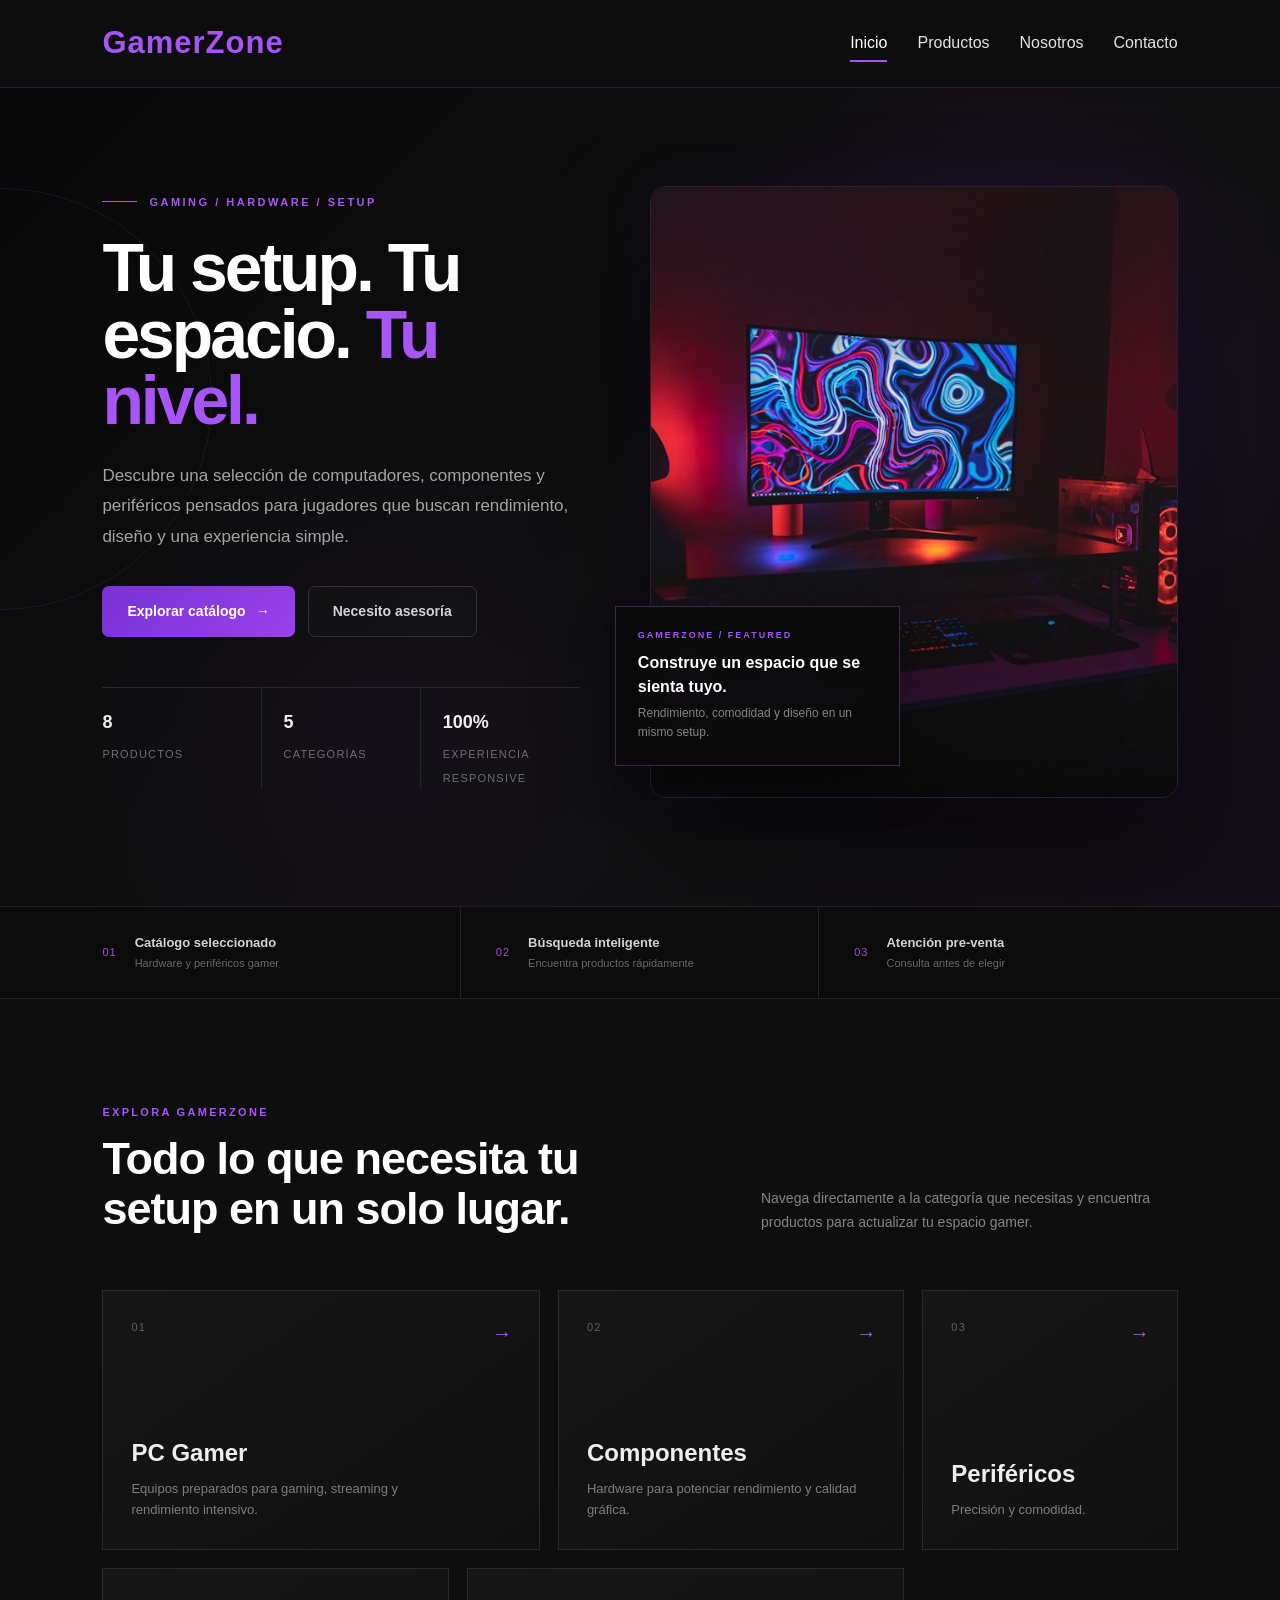
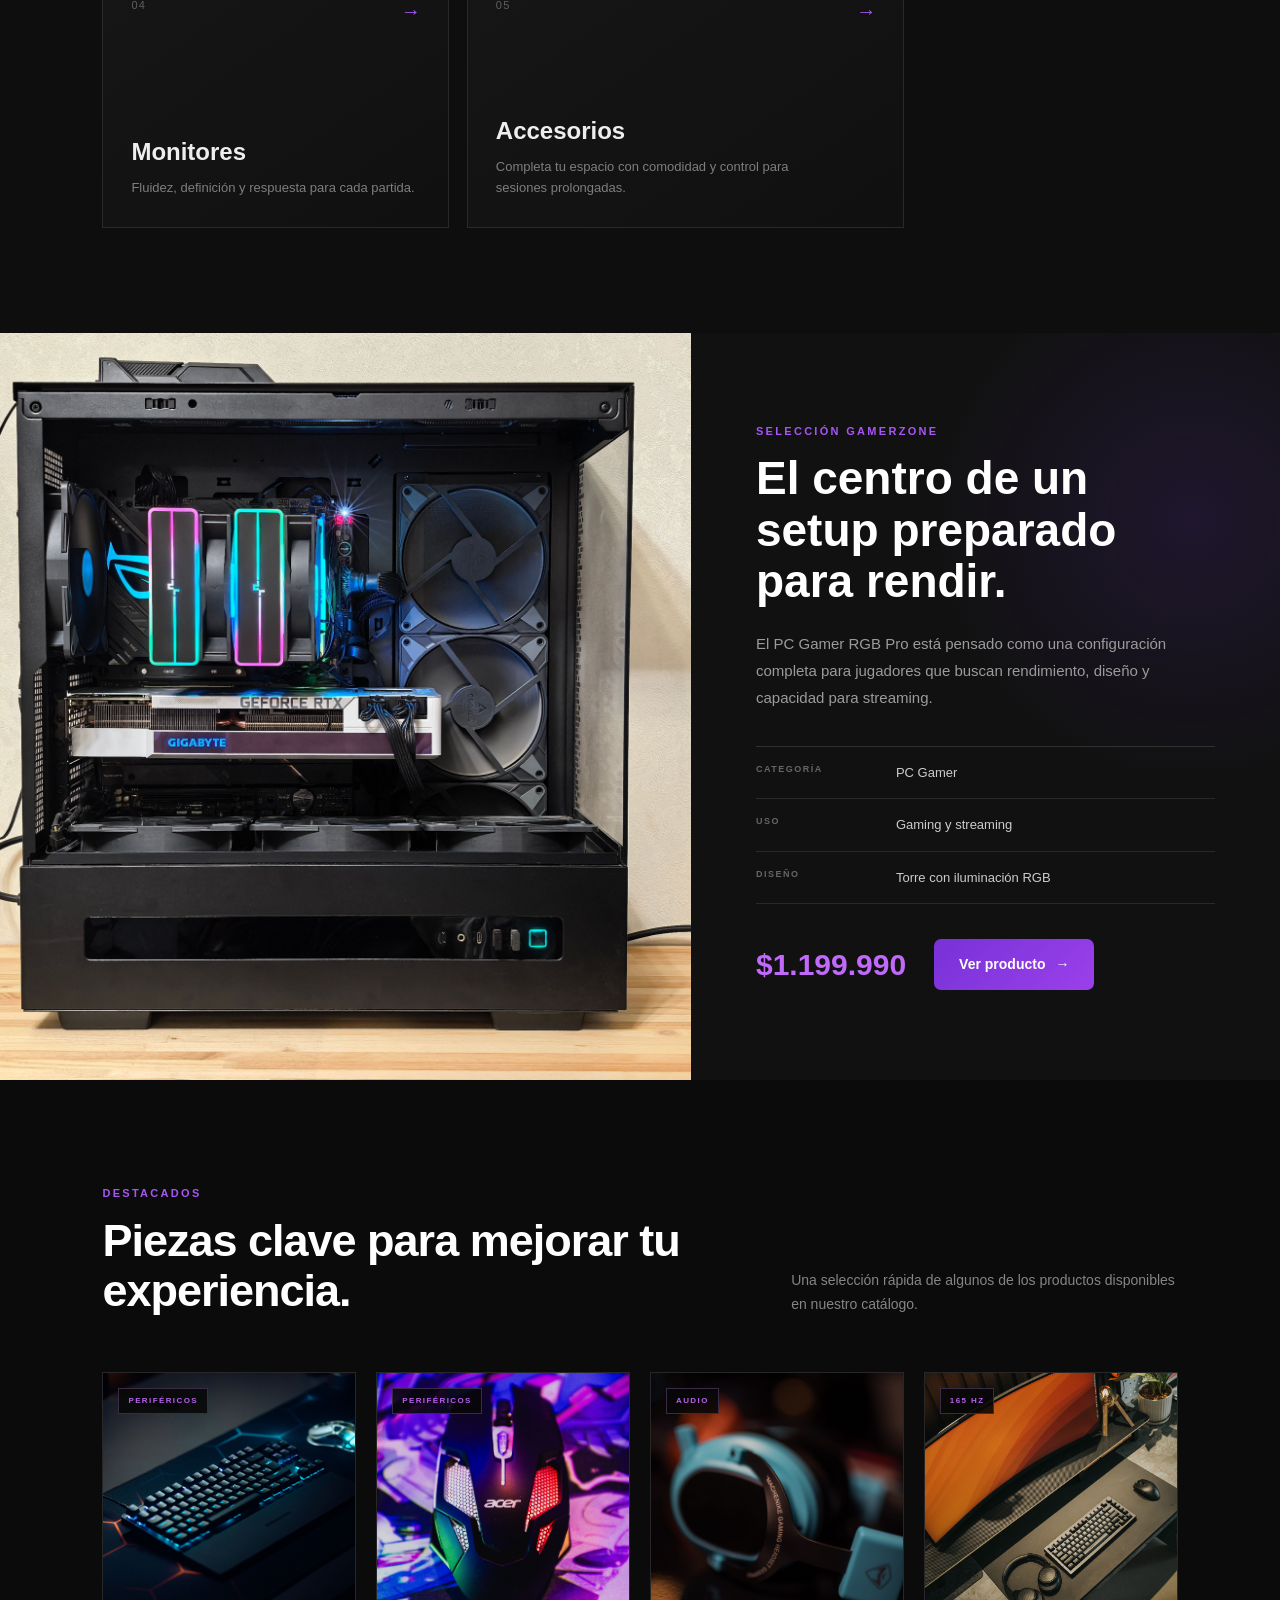
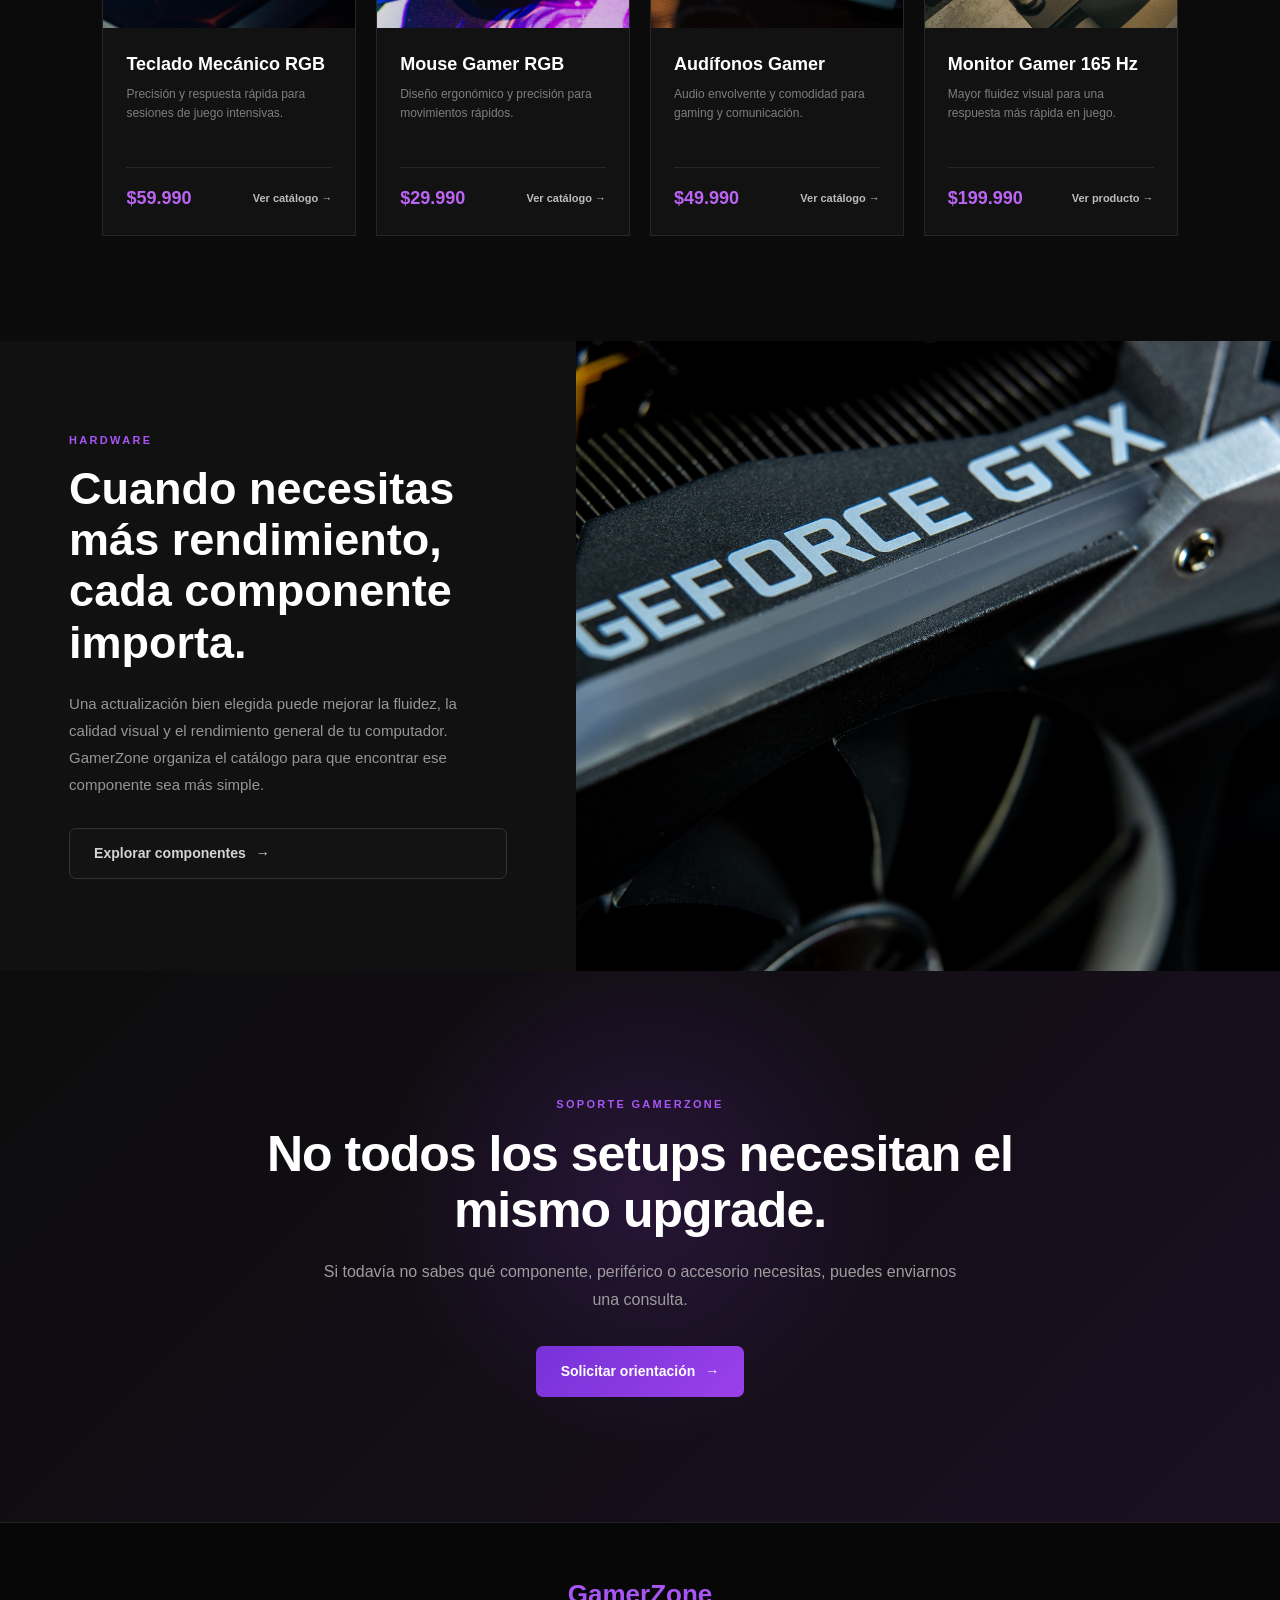
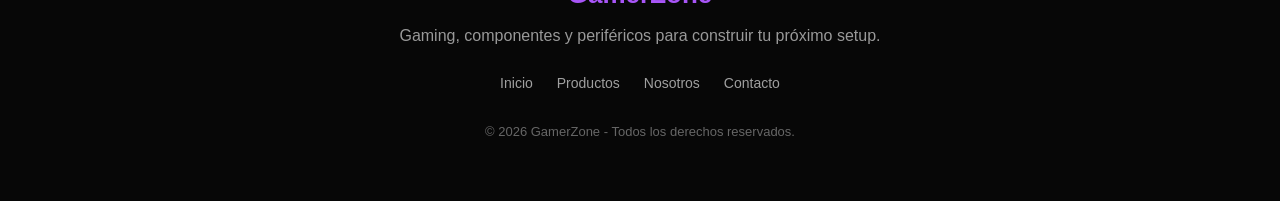
==== commit 0e504e27: "Rediseña pagina de inicio" ====
--- a/index.html
+++ b/index.html
@@ -2,6 +2,7 @@
 <html lang="es">
 
 <head>
+
     <meta charset="UTF-8">
 
     <meta
@@ -11,23 +12,36 @@
 
     <meta
         name="description"
-        content="GamerZone - Tienda online de componentes, periféricos y accesorios para gaming."
+        content="GamerZone, tienda online de hardware, periféricos, componentes y accesorios para gaming."
     >
 
-    <title>GamerZone | Gaming, hardware y periféricos</title>
+    <title>GamerZone | Gaming, Hardware y Periféricos</title>
+
+
+    <!-- ESTILOS GENERALES -->
 
     <link
         rel="stylesheet"
         href="css/estilos.css"
     >
+
+
+    <!-- ESTILOS EXCLUSIVOS DEL INICIO -->
+
+    <link
+        rel="stylesheet"
+        href="css/index.css"
+    >
+
 </head>
 
 
 <body>
 
-    <!-- ===================================== -->
+
+    <!-- ================================================= -->
     <!-- HEADER -->
-    <!-- ===================================== -->
+    <!-- ================================================= -->
 
     <header>
 
@@ -40,7 +54,13 @@
 
 
         <nav>
-            <a href="index.html">Inicio</a>
+
+            <a
+                href="index.html"
+                class="nav-activo"
+            >
+                Inicio
+            </a>
 
             <a href="productos.html">
                 Productos
@@ -53,6 +73,7 @@
             <a href="contacto.html">
                 Contacto
             </a>
+
         </nav>
 
     </header>
@@ -61,400 +82,663 @@
 
     <main>
 
-        <!-- ===================================== -->
+
+        <!-- ================================================= -->
         <!-- HERO -->
-        <!-- ===================================== -->
-
-        <section class="home-hero">
-
-            <div class="home-hero-contenido">
-
-                <span class="etiqueta-seccion">
-                    GAMING · HARDWARE · SETUP
-                </span>
+        <!-- ================================================= -->
+
+        <section class="inicio-hero">
+
+
+            <div class="inicio-hero-contenido">
+
+
+                <div class="inicio-marca">
+                    GAMING / HARDWARE / SETUP
+                </div>
 
 
                 <h1>
-                    Todo lo que necesitas
-                    para subir de nivel.
+                    Tu setup.
+                    Tu espacio.
+                    <span>Tu nivel.</span>
                 </h1>
 
 
-                <p>
-                    Componentes, periféricos y equipamiento
-                    seleccionados para construir un setup
-                    que combine rendimiento, comodidad y diseño.
+                <p class="inicio-hero-descripcion">
+                    Descubre una selección de computadores,
+                    componentes y periféricos pensados para
+                    jugadores que buscan rendimiento, diseño
+                    y una experiencia simple.
                 </p>
 
 
-                <div class="home-hero-acciones">
+                <div class="inicio-hero-botones">
 
                     <a
                         href="productos.html"
-                        class="boton-principal"
+                        class="inicio-boton-principal"
                     >
-                        Explorar productos
+                        Explorar catálogo
+                        <span>→</span>
                     </a>
 
 
                     <a
-                        href="nosotros.html"
-                        class="boton-secundario"
+                        href="contacto.html"
+                        class="inicio-boton-secundario"
                     >
-                        Conocer GamerZone
+                        Necesito asesoría
                     </a>
 
                 </div>
 
-            </div>
-
-
-            <div class="home-hero-visual">
-
-                <img
-                    src="img/banner-gamer.jpg"
-                    alt="Setup gamer con iluminación RGB"
+
+                <div class="inicio-hero-datos">
+
+
+                    <div class="inicio-dato">
+
+                        <strong>
+                            8
+                        </strong>
+
+                        <span>
+                            Productos
+                        </span>
+
+                    </div>
+
+
+                    <div class="inicio-dato">
+
+                        <strong>
+                            5
+                        </strong>
+
+                        <span>
+                            Categorías
+                        </span>
+
+                    </div>
+
+
+                    <div class="inicio-dato">
+
+                        <strong>
+                            100%
+                        </strong>
+
+                        <span>
+                            Experiencia responsive
+                        </span>
+
+                    </div>
+
+
+                </div>
+
+            </div>
+
+
+
+            <div class="inicio-hero-visual">
+
+
+                <div class="inicio-hero-imagen">
+
+                    <img
+                        src="img/banner-gamer.jpg"
+                        alt="Setup gamer con iluminación RGB"
+                    >
+
+                </div>
+
+
+                <div class="inicio-hero-tarjeta">
+
+                    <span class="inicio-hero-tarjeta-etiqueta">
+                        GAMERZONE / FEATURED
+                    </span>
+
+                    <strong>
+                        Construye un espacio que se sienta tuyo.
+                    </strong>
+
+                    <p>
+                        Rendimiento, comodidad y diseño
+                        en un mismo setup.
+                    </p>
+
+                </div>
+
+
+            </div>
+
+
+        </section>
+
+
+
+        <!-- ================================================= -->
+        <!-- FRANJA -->
+        <!-- ================================================= -->
+
+        <section class="inicio-franja">
+
+
+            <div class="inicio-franja-contenido">
+
+
+                <article class="inicio-franja-item">
+
+                    <span class="inicio-franja-numero">
+                        01
+                    </span>
+
+                    <div>
+
+                        <strong>
+                            Catálogo seleccionado
+                        </strong>
+
+                        <p>
+                            Hardware y periféricos gamer
+                        </p>
+
+                    </div>
+
+                </article>
+
+
+
+                <article class="inicio-franja-item">
+
+                    <span class="inicio-franja-numero">
+                        02
+                    </span>
+
+                    <div>
+
+                        <strong>
+                            Búsqueda inteligente
+                        </strong>
+
+                        <p>
+                            Encuentra productos rápidamente
+                        </p>
+
+                    </div>
+
+                </article>
+
+
+
+                <article class="inicio-franja-item">
+
+                    <span class="inicio-franja-numero">
+                        03
+                    </span>
+
+                    <div>
+
+                        <strong>
+                            Atención pre-venta
+                        </strong>
+
+                        <p>
+                            Consulta antes de elegir
+                        </p>
+
+                    </div>
+
+                </article>
+
+
+            </div>
+
+
+        </section>
+
+
+
+        <!-- ================================================= -->
+        <!-- CATEGORÍAS -->
+        <!-- ================================================= -->
+
+        <section class="inicio-categorias">
+
+
+            <div class="inicio-encabezado">
+
+
+                <div class="inicio-encabezado-principal">
+
+                    <span class="inicio-etiqueta">
+                        EXPLORA GAMERZONE
+                    </span>
+
+                    <h2>
+                        Todo lo que necesita
+                        tu setup en un solo lugar.
+                    </h2>
+
+                </div>
+
+
+                <p>
+                    Navega directamente a la categoría que
+                    necesitas y encuentra productos para
+                    actualizar tu espacio gamer.
+                </p>
+
+
+            </div>
+
+
+
+            <div class="inicio-categorias-grid">
+
+
+                <a
+                    href="productos.html#pc-gamer"
+                    class="inicio-categoria inicio-categoria-grande"
                 >
 
-
-                <div class="home-hero-ficha">
-
-                    <span>
-                        GAMERZONE
-                    </span>
-
-                    <strong>
-                        Diseña tu espacio.
-                        Mejora tu experiencia.
-                    </strong>
-
-                </div>
-
-            </div>
+                    <span class="inicio-categoria-numero">
+                        01
+                    </span>
+
+                    <span class="inicio-categoria-flecha">
+                        →
+                    </span>
+
+                    <div class="inicio-categoria-contenido">
+
+                        <h3>
+                            PC Gamer
+                        </h3>
+
+                        <p>
+                            Equipos preparados para gaming,
+                            streaming y rendimiento intensivo.
+                        </p>
+
+                    </div>
+
+                </a>
+
+
+
+                <a
+                    href="productos.html#componentes"
+                    class="inicio-categoria inicio-categoria-mediana"
+                >
+
+                    <span class="inicio-categoria-numero">
+                        02
+                    </span>
+
+                    <span class="inicio-categoria-flecha">
+                        →
+                    </span>
+
+                    <div class="inicio-categoria-contenido">
+
+                        <h3>
+                            Componentes
+                        </h3>
+
+                        <p>
+                            Hardware para potenciar
+                            rendimiento y calidad gráfica.
+                        </p>
+
+                    </div>
+
+                </a>
+
+
+
+                <a
+                    href="productos.html#perifericos"
+                    class="inicio-categoria inicio-categoria-pequena"
+                >
+
+                    <span class="inicio-categoria-numero">
+                        03
+                    </span>
+
+                    <span class="inicio-categoria-flecha">
+                        →
+                    </span>
+
+                    <div class="inicio-categoria-contenido">
+
+                        <h3>
+                            Periféricos
+                        </h3>
+
+                        <p>
+                            Precisión y comodidad.
+                        </p>
+
+                    </div>
+
+                </a>
+
+
+
+                <a
+                    href="productos.html#monitores"
+                    class="inicio-categoria inicio-categoria-mediana"
+                >
+
+                    <span class="inicio-categoria-numero">
+                        04
+                    </span>
+
+                    <span class="inicio-categoria-flecha">
+                        →
+                    </span>
+
+                    <div class="inicio-categoria-contenido">
+
+                        <h3>
+                            Monitores
+                        </h3>
+
+                        <p>
+                            Fluidez, definición y respuesta
+                            para cada partida.
+                        </p>
+
+                    </div>
+
+                </a>
+
+
+
+                <a
+                    href="productos.html#accesorios"
+                    class="inicio-categoria inicio-categoria-grande"
+                >
+
+                    <span class="inicio-categoria-numero">
+                        05
+                    </span>
+
+                    <span class="inicio-categoria-flecha">
+                        →
+                    </span>
+
+                    <div class="inicio-categoria-contenido">
+
+                        <h3>
+                            Accesorios
+                        </h3>
+
+                        <p>
+                            Completa tu espacio con comodidad
+                            y control para sesiones prolongadas.
+                        </p>
+
+                    </div>
+
+                </a>
+
+
+            </div>
+
 
         </section>
 
 
 
-        <!-- ===================================== -->
-        <!-- CATEGORÍAS -->
-        <!-- ===================================== -->
-
-        <section class="home-categorias">
-
-            <div class="home-categorias-cabecera">
-
-                <div>
-
-                    <span class="etiqueta-seccion">
-                        EXPLORA
-                    </span>
-
-                    <h2>
-                        Encuentra lo que necesita tu setup
-                    </h2>
-
-                </div>
-
-
-                <a
-                    href="productos.html"
-                    class="enlace-simple"
-                >
-                    Ver catálogo completo →
-                </a>
-
-            </div>
-
-
-            <div class="categorias-linea">
-
-
-                <a
-                    href="productos.html"
-                    class="categoria-home"
-                >
-
-                    <span class="categoria-home-numero">
-                        01
-                    </span>
-
-                    <div>
-                        <h3>PC Gamer</h3>
-
-                        <p>
-                            Equipos preparados para jugar,
-                            competir y crear.
-                        </p>
-                    </div>
-
-                    <span class="categoria-home-flecha">
-                        →
-                    </span>
-
-                </a>
-
-
-
-                <a
-                    href="productos.html"
-                    class="categoria-home"
-                >
-
-                    <span class="categoria-home-numero">
-                        02
-                    </span>
-
-                    <div>
-                        <h3>Componentes</h3>
-
-                        <p>
-                            Hardware para mejorar el
-                            rendimiento de tu equipo.
-                        </p>
-                    </div>
-
-                    <span class="categoria-home-flecha">
-                        →
-                    </span>
-
-                </a>
-
-
-
-                <a
-                    href="productos.html"
-                    class="categoria-home"
-                >
-
-                    <span class="categoria-home-numero">
-                        03
-                    </span>
-
-                    <div>
-                        <h3>Periféricos</h3>
-
-                        <p>
-                            Teclados, mouse, audio
-                            y accesorios para tu escritorio.
-                        </p>
-                    </div>
-
-                    <span class="categoria-home-flecha">
-                        →
-                    </span>
-
-                </a>
-
-
-
-                <a
-                    href="productos.html"
-                    class="categoria-home"
-                >
-
-                    <span class="categoria-home-numero">
-                        04
-                    </span>
-
-                    <div>
-                        <h3>Monitores</h3>
-
-                        <p>
-                            Pantallas pensadas para una
-                            experiencia más fluida.
-                        </p>
-                    </div>
-
-                    <span class="categoria-home-flecha">
-                        →
-                    </span>
-
-                </a>
-
-            </div>
-
-        </section>
-
-
-
-        <!-- ===================================== -->
-        <!-- DESTACADO PC GAMER -->
-        <!-- ===================================== -->
-
-        <section class="home-editorial">
-
-            <div class="home-editorial-imagen">
+        <!-- ================================================= -->
+        <!-- PRODUCTO DESTACADO -->
+        <!-- ================================================= -->
+
+        <section class="inicio-destacado">
+
+
+            <div class="inicio-destacado-imagen">
 
                 <img
                     src="img/pc-gamer.jpg"
-                    alt="Computador gamer con iluminación RGB"
+                    alt="PC Gamer RGB Pro"
                 >
 
             </div>
 
 
-            <div class="home-editorial-contenido">
-
-                <span class="etiqueta-seccion">
-                    POTENCIA PARA JUGAR
-                </span>
-
-
-                <h2>
-                    El centro de cualquier buen setup
-                </h2>
-
-
-                <p>
-                    Desde un computador completo hasta el
-                    componente que necesitas para actualizar
-                    tu equipo, GamerZone organiza el catálogo
-                    para que encontrar una opción sea más simple.
-                </p>
-
-
-                <div class="home-editorial-datos">
-
-                    <div>
-                        <span>01</span>
-
-                        <p>
-                            Equipos y componentes orientados
-                            al gaming.
-                        </p>
-                    </div>
-
-
-                    <div>
-                        <span>02</span>
-
-                        <p>
-                            Información directa y categorías
-                            fáciles de recorrer.
-                        </p>
-                    </div>
-
-                </div>
-
-
-                <a
-                    href="productos.html"
-                    class="boton-principal"
-                >
-                    Ver computadores
-                </a>
-
-            </div>
-
-        </section>
-
-
-
-        <!-- ===================================== -->
-        <!-- PRODUCTOS DESTACADOS -->
-        <!-- ===================================== -->
-
-        <section class="productos-destacados">
-
-            <div class="titulo-seccion">
-
-                <span class="etiqueta-seccion">
+
+            <div class="inicio-destacado-contenido">
+
+
+                <span class="inicio-etiqueta">
                     SELECCIÓN GAMERZONE
                 </span>
 
+
                 <h2>
-                    Productos para empezar tu upgrade
+                    El centro de un setup
+                    preparado para rendir.
                 </h2>
 
+
+                <p class="inicio-destacado-descripcion">
+                    El PC Gamer RGB Pro está pensado como una
+                    configuración completa para jugadores que
+                    buscan rendimiento, diseño y capacidad para
+                    streaming.
+                </p>
+
+
+
+                <div class="inicio-especificaciones">
+
+
+                    <div class="inicio-especificacion">
+
+                        <span>
+                            CATEGORÍA
+                        </span>
+
+                        <strong>
+                            PC Gamer
+                        </strong>
+
+                    </div>
+
+
+                    <div class="inicio-especificacion">
+
+                        <span>
+                            USO
+                        </span>
+
+                        <strong>
+                            Gaming y streaming
+                        </strong>
+
+                    </div>
+
+
+                    <div class="inicio-especificacion">
+
+                        <span>
+                            DISEÑO
+                        </span>
+
+                        <strong>
+                            Torre con iluminación RGB
+                        </strong>
+
+                    </div>
+
+
+                </div>
+
+
+
+                <div class="inicio-destacado-precio">
+
+                    <strong>
+                        $1.199.990
+                    </strong>
+
+
+                    <a
+                        href="productos.html#pc-gamer"
+                        class="inicio-boton-principal"
+                    >
+                        Ver producto
+                        <span>→</span>
+                    </a>
+
+                </div>
+
+
+            </div>
+
+
+        </section>
+
+
+
+        <!-- ================================================= -->
+        <!-- PRODUCTOS DESTACADOS -->
+        <!-- ================================================= -->
+
+        <section class="inicio-seleccion">
+
+
+            <div class="inicio-encabezado">
+
+
+                <div class="inicio-encabezado-principal">
+
+                    <span class="inicio-etiqueta">
+                        DESTACADOS
+                    </span>
+
+                    <h2>
+                        Piezas clave para
+                        mejorar tu experiencia.
+                    </h2>
+
+                </div>
+
+
                 <p>
-                    Algunos de los periféricos y equipos
-                    disponibles actualmente en nuestro catálogo.
+                    Una selección rápida de algunos de los
+                    productos disponibles en nuestro catálogo.
                 </p>
 
-            </div>
-
-
-            <div class="contenedor-productos">
+
+            </div>
+
+
+
+            <div class="inicio-productos-grid">
 
 
                 <!-- TECLADO -->
 
-                <article class="producto">
-
-                    <img
-                        src="img/teclado.jpg"
-                        alt="Teclado mecánico gamer RGB"
-                    >
-
-                    <div class="producto-info">
-
-                        <span class="categoria">
-                            TECLADOS
+                <article class="inicio-producto">
+
+
+                    <div class="inicio-producto-imagen">
+
+                        <span class="inicio-producto-tag">
+                            PERIFÉRICOS
                         </span>
+
+                        <img
+                            src="img/teclado.jpg"
+                            alt="Teclado Mecánico RGB"
+                        >
+
+                    </div>
+
+
+                    <div class="inicio-producto-info">
 
                         <h3>
                             Teclado Mecánico RGB
                         </h3>
 
                         <p>
-                            Switches mecánicos e iluminación RGB
-                            para una respuesta precisa.
-                        </p>
-
-                        <h4>
-                            $59.990
-                        </h4>
-
-                        <a
-                            href="productos.html"
-                            class="boton-producto"
+                            Precisión y respuesta rápida para
+                            sesiones de juego intensivas.
+                        </p>
+
+
+                        <div class="inicio-producto-pie">
+
+                            <strong>
+                                $59.990
+                            </strong>
+
+                            <a href="productos.html">
+                                Ver catálogo →
+                            </a>
+
+                        </div>
+
+                    </div>
+
+
+                </article>
+
+
+
+                <!-- MOUSE -->
+
+                <article class="inicio-producto">
+
+
+                    <div class="inicio-producto-imagen">
+
+                        <span class="inicio-producto-tag">
+                            PERIFÉRICOS
+                        </span>
+
+                        <img
+                            src="img/mouse.jpg"
+                            alt="Mouse Gamer RGB"
                         >
-                            Ver producto
-                        </a>
-
-                    </div>
-
-                </article>
-
-
-
-                <!-- MOUSE -->
-
-                <article class="producto">
-
-                    <img
-                        src="img/mouse.jpg"
-                        alt="Mouse gamer RGB"
-                    >
-
-                    <div class="producto-info">
-
-                        <span class="categoria">
-                            MOUSE
-                        </span>
+
+                    </div>
+
+
+                    <div class="inicio-producto-info">
 
                         <h3>
                             Mouse Gamer RGB
                         </h3>
 
                         <p>
-                            Sensor de alta precisión
-                            y diseño ergonómico.
-                        </p>
-
-                        <h4>
-                            $29.990
-                        </h4>
-
-                        <a
-                            href="productos.html"
-                            class="boton-producto"
-                        >
-                            Ver producto
-                        </a>
-
-                    </div>
+                            Diseño ergonómico y precisión
+                            para movimientos rápidos.
+                        </p>
+
+
+                        <div class="inicio-producto-pie">
+
+                            <strong>
+                                $29.990
+                            </strong>
+
+                            <a href="productos.html">
+                                Ver catálogo →
+                            </a>
+
+                        </div>
+
+                    </div>
+
 
                 </article>
 
@@ -462,111 +746,121 @@
 
                 <!-- AUDÍFONOS -->
 
-                <article class="producto">
-
-                    <img
-                        src="img/audifonos.jpg"
-                        alt="Audífonos gamer"
-                    >
-
-                    <div class="producto-info">
-
-                        <span class="categoria">
+                <article class="inicio-producto">
+
+
+                    <div class="inicio-producto-imagen">
+
+                        <span class="inicio-producto-tag">
                             AUDIO
                         </span>
+
+                        <img
+                            src="img/audifonos.jpg"
+                            alt="Audífonos Gamer"
+                        >
+
+                    </div>
+
+
+                    <div class="inicio-producto-info">
 
                         <h3>
                             Audífonos Gamer
                         </h3>
 
                         <p>
-                            Sonido envolvente y micrófono
-                            para tus partidas.
-                        </p>
-
-                        <h4>
-                            $49.990
-                        </h4>
-
-                        <a
-                            href="productos.html"
-                            class="boton-producto"
+                            Audio envolvente y comodidad
+                            para gaming y comunicación.
+                        </p>
+
+
+                        <div class="inicio-producto-pie">
+
+                            <strong>
+                                $49.990
+                            </strong>
+
+                            <a href="productos.html">
+                                Ver catálogo →
+                            </a>
+
+                        </div>
+
+                    </div>
+
+
+                </article>
+
+
+
+                <!-- MONITOR -->
+
+                <article class="inicio-producto">
+
+
+                    <div class="inicio-producto-imagen">
+
+                        <span class="inicio-producto-tag">
+                            165 HZ
+                        </span>
+
+                        <img
+                            src="img/monitor.jpg"
+                            alt="Monitor Gamer 165 Hz"
                         >
-                            Ver producto
-                        </a>
-
-                    </div>
-
-                </article>
-
-
-
-                <!-- MONITOR -->
-
-                <article class="producto">
-
-                    <img
-                        src="img/monitor.jpg"
-                        alt="Monitor gamer 165 Hz"
-                    >
-
-                    <div class="producto-info">
-
-                        <span class="categoria">
-                            MONITORES
-                        </span>
+
+                    </div>
+
+
+                    <div class="inicio-producto-info">
 
                         <h3>
                             Monitor Gamer 165 Hz
                         </h3>
 
                         <p>
-                            Alta frecuencia de actualización
-                            para movimientos más fluidos.
-                        </p>
-
-                        <h4>
-                            $199.990
-                        </h4>
-
-                        <a
-                            href="productos.html"
-                            class="boton-producto"
-                        >
-                            Ver producto
-                        </a>
-
-                    </div>
+                            Mayor fluidez visual para una
+                            respuesta más rápida en juego.
+                        </p>
+
+
+                        <div class="inicio-producto-pie">
+
+                            <strong>
+                                $199.990
+                            </strong>
+
+                            <a href="productos.html#monitores">
+                                Ver producto →
+                            </a>
+
+                        </div>
+
+                    </div>
+
 
                 </article>
 
-            </div>
-
-
-            <div class="ver-catalogo">
-
-                <a
-                    href="productos.html"
-                    class="boton-secundario"
-                >
-                    Explorar todo el catálogo
-                </a>
-
-            </div>
+
+            </div>
+
 
         </section>
 
 
 
-        <!-- ===================================== -->
-        <!-- HARDWARE / GPU -->
-        <!-- ===================================== -->
-
-        <section class="home-hardware">
-
-            <div class="home-hardware-contenido">
-
-                <span class="etiqueta-seccion">
+        <!-- ================================================= -->
+        <!-- HARDWARE -->
+        <!-- ================================================= -->
+
+        <section class="inicio-hardware">
+
+
+            <div class="inicio-hardware-contenido">
+
+
+                <span class="inicio-etiqueta">
                     HARDWARE
                 </span>
 
@@ -578,24 +872,28 @@
 
 
                 <p>
-                    Una actualización puede cambiar por completo
-                    la experiencia de juego. Nuestro catálogo reúne
-                    alternativas para quienes buscan mejorar
-                    rendimiento, imagen o velocidad.
+                    Una actualización bien elegida puede mejorar
+                    la fluidez, la calidad visual y el rendimiento
+                    general de tu computador. GamerZone organiza
+                    el catálogo para que encontrar ese componente
+                    sea más simple.
                 </p>
 
 
                 <a
-                    href="productos.html"
-                    class="enlace-simple"
+                    href="productos.html#componentes"
+                    class="inicio-boton-secundario"
                 >
-                    Explorar componentes →
+                    Explorar componentes
+                    <span>→</span>
                 </a>
 
-            </div>
-
-
-            <div class="home-hardware-imagen">
+
+            </div>
+
+
+
+            <div class="inicio-hardware-imagen">
 
                 <img
                     src="img/gpu.jpg"
@@ -604,60 +902,69 @@
 
             </div>
 
+
         </section>
 
 
 
-        <!-- ===================================== -->
-        <!-- AYUDA -->
-        <!-- ===================================== -->
-
-        <section class="home-ayuda">
-
-            <div class="home-ayuda-contenido">
-
-                <span class="etiqueta-seccion">
-                    ¿TIENES DUDAS?
+        <!-- ================================================= -->
+        <!-- CTA -->
+        <!-- ================================================= -->
+
+        <section class="inicio-cta">
+
+
+            <div class="inicio-cta-contenido">
+
+
+                <span class="inicio-etiqueta">
+                    SOPORTE GAMERZONE
                 </span>
 
 
                 <h2>
-                    No todos los setups necesitan
-                    el mismo upgrade.
+                    No todos los setups
+                    necesitan el mismo upgrade.
                 </h2>
 
 
                 <p>
-                    Si necesitas orientación sobre un producto
-                    o tienes dudas antes de elegir un componente,
+                    Si todavía no sabes qué componente,
+                    periférico o accesorio necesitas,
                     puedes enviarnos una consulta.
                 </p>
 
 
                 <a
                     href="contacto.html"
-                    class="boton-principal"
+                    class="inicio-boton-principal"
                 >
-                    Contactar a GamerZone
+                    Solicitar orientación
+                    <span>→</span>
                 </a>
 
-            </div>
+
+            </div>
+
 
         </section>
 
+
     </main>
 
 
 
-    <!-- ===================================== -->
+    <!-- ================================================= -->
     <!-- FOOTER -->
-    <!-- ===================================== -->
+    <!-- ================================================= -->
 
     <footer>
+
 
         <h3>
             GamerZone
         </h3>
+
 
         <p>
             Gaming, componentes y periféricos
@@ -690,11 +997,13 @@
             &copy; 2026 GamerZone - Todos los derechos reservados.
         </p>
 
+
     </footer>
 
 
     <script src="js/script.js"></script>
 
+
 </body>
 
 </html>
--- a/css/estilos.css
+++ b/css/estilos.css
@@ -34,19 +34,14 @@
 
 header {
     background: rgba(14, 14, 14, 0.96);
-
     display: flex;
     justify-content: space-between;
     align-items: center;
-
     padding: 20px 8%;
-
     border-bottom: 1px solid #2c183c;
-
     position: sticky;
     top: 0;
     z-index: 1000;
-
     backdrop-filter: blur(12px);
 }
 
@@ -113,50 +108,31 @@
 
 .boton-principal {
     display: inline-block;
-
-    background: linear-gradient(
-        135deg,
-        #7c3aed,
-        #9333ea
-    );
-
+    background: linear-gradient(135deg, #7c3aed, #9333ea);
     color: #ffffff;
     text-decoration: none;
-
     padding: 14px 28px;
-
     border-radius: 7px;
-
     font-size: 16px;
     font-weight: bold;
-
-    box-shadow:
-        0 8px 25px rgba(124, 58, 237, 0.25);
-
+    box-shadow: 0 8px 25px rgba(124, 58, 237, 0.25);
     transition: 0.3s;
 }
 
 .boton-principal:hover {
     transform: translateY(-2px);
-
-    box-shadow:
-        0 12px 30px rgba(124, 58, 237, 0.4);
+    box-shadow: 0 12px 30px rgba(124, 58, 237, 0.4);
 }
 
 .boton-secundario {
     display: inline-block;
-
     color: #ffffff;
     text-decoration: none;
-
     padding: 13px 27px;
-
     border: 1px solid #3e3e3e;
     border-radius: 7px;
-
     font-size: 16px;
     font-weight: 600;
-
     transition: 0.3s;
 }
 
@@ -180,7 +156,7 @@
 
 
 /* ================================================= */
-/* TÍTULOS GENERALES */
+/* TÍTULOS */
 /* ================================================= */
 
 .titulo-seccion {
@@ -197,9 +173,7 @@
 .titulo-seccion p {
     max-width: 760px;
     margin: auto;
-
     color: #a9a9a9;
-
     font-size: 17px;
     line-height: 1.7;
 }
@@ -211,28 +185,18 @@
 
 .home-hero {
     min-height: 83vh;
-
     display: grid;
-
     grid-template-columns: 0.9fr 1.1fr;
-
     gap: 70px;
-
     align-items: center;
-
     padding: 80px 8%;
-
     background:
         radial-gradient(
             circle at 75% 35%,
             rgba(124, 58, 237, 0.18),
             transparent 32%
         ),
-        linear-gradient(
-            135deg,
-            #090909 0%,
-            #101010 100%
-        );
+        linear-gradient(135deg, #090909 0%, #101010 100%);
 }
 
 .home-hero-contenido {
@@ -248,12 +212,9 @@
 
 .home-hero-contenido p {
     color: #adadad;
-
     font-size: 18px;
     line-height: 1.75;
-
     max-width: 590px;
-
     margin-bottom: 35px;
 }
 
@@ -271,13 +232,9 @@
 .home-hero-visual img {
     width: 100%;
     height: 560px;
-
     object-fit: cover;
-
     border-radius: 16px;
-
     display: block;
-
     box-shadow:
         0 35px 80px rgba(0, 0, 0, 0.5),
         0 0 40px rgba(124, 58, 237, 0.15);
@@ -285,36 +242,26 @@
 
 .home-hero-ficha {
     position: absolute;
-
     left: -35px;
     bottom: 35px;
-
     width: 270px;
-
     padding: 22px;
-
     background: rgba(12, 12, 12, 0.94);
-
     border: 1px solid #33203f;
-
     backdrop-filter: blur(10px);
 }
 
 .home-hero-ficha span {
     display: block;
-
     color: #a855f7;
-
     font-size: 10px;
     font-weight: bold;
     letter-spacing: 2px;
-
     margin-bottom: 9px;
 }
 
 .home-hero-ficha strong {
     display: block;
-
     font-size: 15px;
     line-height: 1.55;
     font-weight: 600;
@@ -332,18 +279,14 @@
 
 .home-categorias-cabecera {
     display: flex;
-
     justify-content: space-between;
     align-items: flex-end;
-
     gap: 30px;
-
     margin-bottom: 50px;
 }
 
 .home-categorias-cabecera h2 {
     max-width: 650px;
-
     font-size: 42px;
     line-height: 1.18;
 }
@@ -354,19 +297,12 @@
 
 .categoria-home {
     display: grid;
-
     grid-template-columns: 70px 1fr 50px;
-
     gap: 25px;
-
     align-items: center;
-
     padding: 30px 10px;
-
     border-bottom: 1px solid #292929;
-
     text-decoration: none;
-
     transition: 0.3s;
 }
 
@@ -377,7 +313,6 @@
 
 .categoria-home-numero {
     color: #6f6f6f;
-
     font-size: 12px;
     letter-spacing: 1.5px;
 }
@@ -389,7 +324,6 @@
 
 .categoria-home p {
     color: #898989;
-
     font-size: 14px;
     line-height: 1.6;
 }
@@ -402,16 +336,13 @@
 
 
 /* ================================================= */
-/* HOME - PC GAMER */
+/* HOME - EDITORIAL */
 /* ================================================= */
 
 .home-editorial {
     display: grid;
-
     grid-template-columns: 1.1fr 0.9fr;
-
     min-height: 680px;
-
     background-color: #101010;
 }
 
@@ -423,19 +354,15 @@
     width: 100%;
     height: 100%;
     min-height: 680px;
-
     object-fit: cover;
-
     display: block;
 }
 
 .home-editorial-contenido {
     padding: 90px 10%;
-
     display: flex;
     flex-direction: column;
     justify-content: center;
-
     background:
         radial-gradient(
             circle at 80% 50%,
@@ -448,53 +375,40 @@
 .home-editorial-contenido h2 {
     font-size: 45px;
     line-height: 1.15;
-
     margin-bottom: 24px;
-
     max-width: 600px;
 }
 
 .home-editorial-contenido > p {
     color: #a6a6a6;
-
     font-size: 16px;
     line-height: 1.8;
-
     margin-bottom: 38px;
-
     max-width: 600px;
 }
 
 .home-editorial-datos {
     display: grid;
-
     grid-template-columns: 1fr 1fr;
-
     gap: 30px;
-
     margin-bottom: 40px;
 }
 
 .home-editorial-datos div {
     padding-top: 18px;
-
     border-top: 1px solid #333333;
 }
 
 .home-editorial-datos span {
     display: block;
-
     color: #9b4ed6;
-
     font-size: 12px;
     letter-spacing: 1.5px;
-
     margin-bottom: 10px;
 }
 
 .home-editorial-datos p {
     color: #8e8e8e;
-
     font-size: 14px;
     line-height: 1.6;
 }
@@ -506,45 +420,33 @@
 
 .productos-destacados {
     padding: 100px 8%;
-
     background-color: #0c0c0c;
 }
 
 .contenedor-productos {
     display: grid;
-
     grid-template-columns: repeat(4, 1fr);
-
     gap: 24px;
 }
 
 .producto {
     background-color: #151515;
-
     border: 1px solid #272727;
-
     border-radius: 12px;
-
     overflow: hidden;
-
     transition: 0.3s;
 }
 
 .producto:hover {
     transform: translateY(-7px);
-
     border-color: #583078;
-
-    box-shadow:
-        0 20px 45px rgba(0, 0, 0, 0.35);
+    box-shadow: 0 20px 45px rgba(0, 0, 0, 0.35);
 }
 
 .producto img {
     width: 100%;
     height: 225px;
-
     object-fit: cover;
-
     display: block;
 }
 
@@ -554,56 +456,40 @@
 
 .categoria {
     display: inline-block;
-
     color: #a855f7;
-
     font-size: 10px;
     font-weight: bold;
-
     letter-spacing: 1.7px;
-
     margin-bottom: 11px;
 }
 
 .producto-info h3 {
     font-size: 20px;
-
     margin-bottom: 12px;
 }
 
 .producto-info p {
     color: #999999;
-
     font-size: 14px;
     line-height: 1.65;
-
     min-height: 70px;
 }
 
 .producto-info h4 {
     color: #c06bff;
-
     font-size: 22px;
-
     margin: 18px 0;
 }
 
 .boton-producto {
     display: inline-block;
-
     background-color: #742dde;
-
     color: white;
-
     text-decoration: none;
-
     padding: 11px 18px;
-
     border-radius: 6px;
-
     font-size: 14px;
     font-weight: 700;
-
     transition: 0.3s;
 }
 
@@ -613,7 +499,6 @@
 
 .ver-catalogo {
     text-align: center;
-
     margin-top: 48px;
 }
 
@@ -624,17 +509,13 @@
 
 .home-hardware {
     display: grid;
-
     grid-template-columns: 0.9fr 1.1fr;
-
     background-color: #111111;
-
     min-height: 610px;
 }
 
 .home-hardware-contenido {
     padding: 90px 12%;
-
     display: flex;
     flex-direction: column;
     justify-content: center;
@@ -643,20 +524,15 @@
 .home-hardware-contenido h2 {
     font-size: 44px;
     line-height: 1.17;
-
     margin-bottom: 24px;
-
     max-width: 580px;
 }
 
 .home-hardware-contenido p {
     color: #9d9d9d;
-
     font-size: 16px;
     line-height: 1.8;
-
     max-width: 560px;
-
     margin-bottom: 30px;
 }
 
@@ -667,11 +543,8 @@
 .home-hardware-imagen img {
     width: 100%;
     height: 100%;
-
     min-height: 610px;
-
     object-fit: cover;
-
     display: block;
 }
 
@@ -682,63 +555,47 @@
 
 .home-ayuda {
     padding: 120px 8%;
-
     text-align: center;
-
     background:
         radial-gradient(
             circle at 50% 40%,
             rgba(124, 58, 237, 0.15),
             transparent 40%
         ),
-        linear-gradient(
-            135deg,
-            #0c0c0c,
-            #17101d
-        );
+        linear-gradient(135deg, #0c0c0c, #17101d);
 }
 
 .home-ayuda-contenido {
     max-width: 820px;
-
     margin: auto;
 }
 
 .home-ayuda h2 {
     font-size: 48px;
     line-height: 1.15;
-
     margin-bottom: 22px;
 }
 
 .home-ayuda p {
     color: #a5a5a5;
-
     font-size: 17px;
     line-height: 1.75;
-
     max-width: 680px;
-
     margin: 0 auto 32px;
 }
 
 
 /* ================================================= */
-/* PRODUCTOS - PORTADA */
+/* CATÁLOGO - PORTADA */
 /* ================================================= */
 
 .catalogo-portada {
     min-height: 560px;
-
     padding: 95px 8%;
-
     display: flex;
-
     justify-content: space-between;
     align-items: flex-end;
-
     gap: 60px;
-
     background:
         radial-gradient(
             circle at 80% 30%,
@@ -751,7 +608,6 @@
             #121212 65%,
             #17101e 100%
         );
-
     border-bottom: 1px solid #252525;
 }
 
@@ -761,107 +617,222 @@
 
 .catalogo-portada h1 {
     max-width: 780px;
-
     font-size: 60px;
     line-height: 1.05;
-
     letter-spacing: -1px;
-
     margin-bottom: 25px;
 }
 
 .catalogo-portada-contenido p {
     max-width: 630px;
-
     color: #a7a7a7;
-
     font-size: 18px;
     line-height: 1.75;
 }
 
 .catalogo-portada-dato {
     width: 260px;
-
     padding-top: 20px;
-
     border-top: 1px solid #45305a;
-
     flex-shrink: 0;
 }
 
 .catalogo-portada-dato span {
     display: block;
-
     color: #a855f7;
-
     font-size: 10px;
     font-weight: 700;
-
     letter-spacing: 2px;
-
     margin-bottom: 10px;
 }
 
 .catalogo-portada-dato p {
     color: #929292;
-
     font-size: 14px;
     line-height: 1.6;
 }
 
 
 /* ================================================= */
-/* PRODUCTOS - CATEGORÍAS */
+/* NUEVO BUSCADOR DE PRODUCTOS */
+/* ================================================= */
+
+.buscador-productos {
+    padding: 75px 8%;
+    background:
+        radial-gradient(
+            circle at 90% 20%,
+            rgba(124, 58, 237, 0.1),
+            transparent 30%
+        ),
+        #0d0d0d;
+    border-bottom: 1px solid #252525;
+}
+
+.buscador-productos-contenido {
+    max-width: 1300px;
+    margin: auto;
+    display: grid;
+    grid-template-columns: 0.8fr 1.2fr;
+    gap: 90px;
+    align-items: end;
+}
+
+.buscador-titulo h2 {
+    font-size: 36px;
+    line-height: 1.2;
+    margin-bottom: 12px;
+}
+
+.buscador-titulo p {
+    color: #929292;
+    font-size: 15px;
+    line-height: 1.7;
+}
+
+.buscador-campo label {
+    display: block;
+    color: #c9c9c9;
+    font-size: 13px;
+    font-weight: 600;
+    margin-bottom: 10px;
+}
+
+.buscador-input-contenedor {
+    display: flex;
+    gap: 10px;
+}
+
+.buscador-input-contenedor input {
+    width: 100%;
+    min-width: 0;
+    padding: 17px 18px;
+    background-color: #111111;
+    color: #ffffff;
+    border: 1px solid #333333;
+    border-radius: 8px;
+    outline: none;
+    font-family: inherit;
+    font-size: 15px;
+    transition: 0.3s;
+}
+
+.buscador-input-contenedor input::placeholder {
+    color: #626262;
+}
+
+.buscador-input-contenedor input:focus {
+    border-color: #7c3aed;
+    background-color: #141414;
+    box-shadow: 0 0 0 3px rgba(124, 58, 237, 0.1);
+}
+
+.boton-limpiar-busqueda {
+    flex-shrink: 0;
+    padding: 0 22px;
+    border: 1px solid #353535;
+    background-color: #171717;
+    color: #cfcfcf;
+    border-radius: 8px;
+    font-family: inherit;
+    font-weight: 600;
+    cursor: pointer;
+    transition: 0.3s;
+}
+
+.boton-limpiar-busqueda:hover {
+    background-color: #22162b;
+    border-color: #633583;
+    color: #ffffff;
+    transform: none;
+}
+
+.resultado-busqueda {
+    color: #737373;
+    font-size: 12px;
+    margin-top: 10px;
+}
+
+
+/* ================================================= */
+/* SIN RESULTADOS */
+/* ================================================= */
+
+.sin-resultados {
+    max-width: 600px;
+    margin: 60px auto 0;
+    padding: 55px 30px;
+    text-align: center;
+    border: 1px solid #2d2d2d;
+    background-color: #111111;
+    border-radius: 12px;
+}
+
+.sin-resultados[hidden] {
+    display: none;
+}
+
+.sin-resultados-icono {
+    display: flex;
+    width: 45px;
+    height: 45px;
+    align-items: center;
+    justify-content: center;
+    margin: 0 auto 18px;
+    border: 1px solid #633583;
+    border-radius: 50%;
+    color: #b568ea;
+    font-size: 19px;
+}
+
+.sin-resultados h3 {
+    font-size: 22px;
+    margin-bottom: 9px;
+}
+
+.sin-resultados p {
+    color: #858585;
+    font-size: 14px;
+}
+
+
+/* ================================================= */
+/* CATÁLOGO - CATEGORÍAS */
 /* ================================================= */
 
 .catalogo-categorias {
     padding: 22px 8%;
-
     background-color: #0d0d0d;
-
     border-bottom: 1px solid #242424;
 }
 
 .catalogo-categorias-interior {
     display: flex;
-
     justify-content: space-between;
     align-items: center;
-
     gap: 30px;
-
     max-width: 1300px;
-
     margin: auto;
 }
 
 .catalogo-categorias-titulo {
     color: #777777;
-
     font-size: 12px;
-
     letter-spacing: 1.4px;
-
     text-transform: uppercase;
 }
 
 .catalogo-categorias-links {
     display: flex;
-
     align-items: center;
-
     gap: 28px;
-
     flex-wrap: wrap;
 }
 
 .catalogo-categorias-links a {
     color: #bcbcbc;
-
     text-decoration: none;
-
     font-size: 14px;
-
     transition: 0.3s;
 }
 
@@ -876,13 +847,9 @@
 
 .producto-principal {
     display: grid;
-
     grid-template-columns: 1.1fr 0.9fr;
-
     min-height: 680px;
-
     background-color: #0f0f0f;
-
     border-bottom: 1px solid #252525;
 }
 
@@ -893,21 +860,16 @@
 .producto-principal-imagen img {
     width: 100%;
     height: 100%;
-
     min-height: 680px;
-
     object-fit: cover;
-
     display: block;
 }
 
 .producto-principal-contenido {
     padding: 85px 10%;
-
     display: flex;
     flex-direction: column;
     justify-content: center;
-
     background:
         radial-gradient(
             circle at 80% 35%,
@@ -920,38 +882,28 @@
 .producto-principal-contenido h2 {
     font-size: 46px;
     line-height: 1.15;
-
     margin-bottom: 22px;
 }
 
 .producto-principal-descripcion {
     max-width: 570px;
-
     color: #a4a4a4;
-
     font-size: 16px;
     line-height: 1.8;
-
     margin-bottom: 38px;
 }
 
 .producto-principal-detalles {
     border-top: 1px solid #303030;
-
     border-bottom: 1px solid #303030;
-
     margin-bottom: 38px;
 }
 
 .producto-principal-detalles div {
     display: grid;
-
     grid-template-columns: 130px 1fr;
-
     gap: 20px;
-
     padding: 17px 0;
-
     border-bottom: 1px solid #252525;
 }
 
@@ -961,33 +913,26 @@
 
 .producto-principal-detalles span {
     color: #737373;
-
     font-size: 10px;
     font-weight: bold;
-
     letter-spacing: 1.5px;
 }
 
 .producto-principal-detalles strong {
     color: #d3d3d3;
-
     font-size: 14px;
     font-weight: 500;
 }
 
 .producto-principal-compra {
     display: flex;
-
     align-items: center;
-
     gap: 30px;
-
     flex-wrap: wrap;
 }
 
 .precio-destacado {
     color: #c26dff;
-
     font-size: 30px;
 }
 
@@ -998,89 +943,69 @@
 
 .catalogo-productos {
     padding: 105px 8%;
-
     background-color: #0b0b0b;
 }
 
 .catalogo-encabezado {
     display: flex;
-
     justify-content: space-between;
     align-items: flex-end;
-
     gap: 50px;
-
     max-width: 1300px;
-
     margin: 0 auto 55px;
 }
 
 .catalogo-encabezado h2 {
     font-size: 45px;
-
     line-height: 1.15;
 }
 
 .catalogo-encabezado > p {
     max-width: 430px;
-
     color: #8e8e8e;
-
     font-size: 15px;
     line-height: 1.7;
 }
 
 .catalogo-grid {
     max-width: 1300px;
-
     margin: auto;
-
     display: grid;
-
     grid-template-columns: repeat(2, 1fr);
-
     gap: 28px;
 }
 
 .catalogo-producto {
     background-color: #121212;
-
     border: 1px solid #262626;
-
     overflow: hidden;
-
     transition:
         transform 0.3s,
         border-color 0.3s,
         box-shadow 0.3s;
 }
 
+.catalogo-producto[hidden] {
+    display: none;
+}
+
 .catalogo-producto:hover {
     transform: translateY(-5px);
-
     border-color: #4d2d65;
-
-    box-shadow:
-        0 22px 55px rgba(0, 0, 0, 0.3);
+    box-shadow: 0 22px 55px rgba(0, 0, 0, 0.3);
 }
 
 .catalogo-producto-imagen {
     position: relative;
-
     overflow: hidden;
-
     background-color: #0c0c0c;
 }
 
 .catalogo-producto-imagen img {
     width: 100%;
-
     height: 340px;
-
     object-fit: cover;
-
     display: block;
-
     transition: transform 0.5s;
 }
 
@@ -1091,23 +1016,15 @@
 
 .producto-etiqueta {
     position: absolute;
-
     z-index: 2;
-
     top: 18px;
     left: 18px;
-
     padding: 7px 10px;
-
     background-color: rgba(10, 10, 10, 0.88);
-
     border: 1px solid #43304f;
-
     color: #c078f4;
-
     font-size: 9px;
     font-weight: 700;
-
     letter-spacing: 1.5px;
 }
 
@@ -1117,48 +1034,36 @@
 
 .catalogo-producto-info h3 {
     font-size: 23px;
-
     margin-bottom: 12px;
 }
 
 .catalogo-producto-info > p {
     color: #949494;
-
     font-size: 14px;
     line-height: 1.7;
-
     min-height: 72px;
 }
 
 .catalogo-producto-final {
     display: flex;
-
     justify-content: space-between;
     align-items: center;
-
     gap: 20px;
-
     margin-top: 24px;
-
     padding-top: 20px;
-
     border-top: 1px solid #292929;
 }
 
 .catalogo-producto-final strong {
     color: #c36dff;
-
     font-size: 21px;
 }
 
 .catalogo-producto-final a {
     color: #c5c5c5;
-
     text-decoration: none;
-
     font-size: 13px;
     font-weight: 600;
-
     transition: 0.3s;
 }
 
@@ -1168,85 +1073,65 @@
 
 
 /* ================================================= */
-/* AYUDA CATÁLOGO */
+/* CATÁLOGO AYUDA */
 /* ================================================= */
 
 .catalogo-ayuda {
     padding: 115px 8%;
-
     text-align: center;
-
     background:
         radial-gradient(
             circle at 50% 50%,
             rgba(124, 58, 237, 0.15),
             transparent 38%
         ),
-        linear-gradient(
-            135deg,
-            #0c0c0c,
-            #191020
-        );
+        linear-gradient(135deg, #0c0c0c, #191020);
 }
 
 .catalogo-ayuda-contenido {
     max-width: 800px;
-
     margin: auto;
 }
 
 .catalogo-ayuda h2 {
     font-size: 47px;
     line-height: 1.15;
-
     margin-bottom: 20px;
 }
 
 .catalogo-ayuda p {
     max-width: 650px;
-
     margin: 0 auto 32px;
-
     color: #a3a3a3;
-
     font-size: 16px;
     line-height: 1.75;
 }
 
 
 /* ================================================= */
-/* NOSOTROS - PORTADA */
+/* NOSOTROS */
 /* ================================================= */
 
 .nosotros-portada {
     position: relative;
-
     min-height: 78vh;
-
     overflow: hidden;
-
     display: flex;
     align-items: center;
 }
 
 .nosotros-portada-imagen {
     position: absolute;
-
     inset: 0;
-
     width: 100%;
     height: 100%;
-
     object-fit: cover;
 }
 
 .nosotros-portada-overlay {
     position: absolute;
-
     inset: 0;
-
     z-index: 1;
-
     background:
         linear-gradient(
             90deg,
@@ -1259,56 +1144,37 @@
 
 .nosotros-portada-contenido {
     position: relative;
-
     z-index: 2;
-
     width: 58%;
-
     padding: 80px 8%;
 }
 
 .nosotros-portada-contenido h2 {
     font-size: 54px;
     line-height: 1.12;
-
     margin-bottom: 22px;
-
     max-width: 800px;
 }
 
 .nosotros-portada-contenido p {
     color: #c5c5c5;
-
     font-size: 18px;
     line-height: 1.75;
-
     margin-bottom: 32px;
-
     max-width: 650px;
 }
-
-
-/* ================================================= */
-/* NOSOTROS - HISTORIA */
-/* ================================================= */
 
 .historia-gamerzone {
     padding: 100px 8%;
-
     background-color: #0f0f0f;
 }
 
 .historia-contenido {
     max-width: 1250px;
-
     margin: auto;
-
     display: grid;
-
     grid-template-columns: 1fr 1fr;
-
     gap: 70px;
-
     align-items: center;
 }
 
@@ -1318,127 +1184,86 @@
 
 .historia-imagen::before {
     content: "";
-
     position: absolute;
-
     width: 95%;
     height: 95%;
-
     left: -18px;
     bottom: -18px;
-
     border: 1px solid #4b226e;
-
     border-radius: 15px;
 }
 
 .historia-imagen img {
     position: relative;
-
     z-index: 2;
-
     width: 100%;
     height: 470px;
-
     object-fit: cover;
-
     border-radius: 15px;
 }
 
 .historia-texto h2 {
     font-size: 42px;
     line-height: 1.2;
-
     margin-bottom: 26px;
 }
 
 .historia-texto p {
     color: #ababab;
-
     font-size: 16px;
     line-height: 1.85;
-
     margin-bottom: 18px;
 }
-
-
-/* ================================================= */
-/* NOSOTROS - PROPUESTA */
-/* ================================================= */
 
 .diferenciadores {
     padding: 95px 8%;
-
     background-color: #0b0b0b;
 }
 
 .diferenciadores-titulo {
     max-width: 700px;
-
     margin-bottom: 50px;
 }
 
 .diferenciadores-titulo h2 {
     font-size: 42px;
-
     line-height: 1.2;
 }
 
 .diferenciadores-grid {
     display: grid;
-
     grid-template-columns: repeat(2, 1fr);
-
     gap: 24px;
 }
 
 .diferenciador {
     padding: 35px 30px;
-
     border-top: 1px solid #4b226e;
-
-    background:
-        linear-gradient(
-            180deg,
-            #151515,
-            #111111
-        );
-
+    background: linear-gradient(180deg, #151515, #111111);
     min-height: 245px;
 }
 
 .numero-diferenciador {
     display: block;
-
     color: #8f42c6;
-
     font-size: 14px;
     letter-spacing: 2px;
-
     margin-bottom: 45px;
 }
 
 .diferenciador h3 {
     font-size: 23px;
-
     margin-bottom: 14px;
 }
 
 .diferenciador p {
     color: #9e9e9e;
-
     font-size: 15px;
     line-height: 1.7;
 }
 
-
-/* ================================================= */
-/* NOSOTROS - COMPROMISO */
-/* ================================================= */
-
 .compromiso {
     padding: 100px 8%;
-
     background:
         radial-gradient(
             circle at 80% 50%,
@@ -1450,103 +1275,74 @@
 
 .compromiso-contenido {
     max-width: 1200px;
-
     margin: auto;
-
     display: grid;
-
     grid-template-columns: 1.1fr 0.9fr;
-
     gap: 90px;
-
     align-items: center;
 }
 
 .compromiso-texto h2 {
     font-size: 42px;
-
     margin-bottom: 22px;
 }
 
 .compromiso-texto p {
     color: #ababab;
-
     line-height: 1.8;
-
     margin-bottom: 16px;
-
     font-size: 16px;
 }
 
 .compromiso-lista {
     border-left: 1px solid #3c1b5c;
-
     padding-left: 35px;
 }
 
 .compromiso-item {
     display: flex;
-
     align-items: center;
-
     gap: 15px;
-
     padding: 18px 0;
-
     border-bottom: 1px solid #242424;
 }
 
 .compromiso-item span {
     display: flex;
-
     align-items: center;
     justify-content: center;
-
     width: 30px;
     height: 30px;
-
     border-radius: 50%;
-
     background-color: rgba(124, 58, 237, 0.15);
-
     color: #b46cff;
-
     font-weight: bold;
-
     flex-shrink: 0;
 }
 
 .compromiso-item p {
     color: #d0d0d0;
-
     font-size: 15px;
 }
 
 
 /* ================================================= */
-/* VIDEO LOCAL */
+/* VIDEO */
 /* ================================================= */
 
 .seccion-video {
     padding: 100px 8%;
-
     background-color: #0b0b0b;
 }
 
 .contenedor-video {
     width: 100%;
     max-width: 980px;
-
     margin: auto;
-
     overflow: hidden;
-
     border-radius: 16px;
-
     border: 1px solid #292929;
-
     background-color: #000000;
-
     box-shadow:
         0 25px 60px rgba(0, 0, 0, 0.45),
         0 0 40px rgba(124, 58, 237, 0.08);
@@ -1555,22 +1351,13 @@
 .contenedor-video video {
     width: 100%;
     height: auto;
-
     display: block;
-
     background-color: #000000;
 }
-
-
-/* ================================================= */
-/* NOSOTROS - CTA */
-/* ================================================= */
 
 .cta-nosotros {
     padding: 110px 8%;
-
     text-align: center;
-
     background:
         linear-gradient(
             135deg,
@@ -1582,46 +1369,36 @@
 
 .cta-nosotros-contenido {
     max-width: 800px;
-
     margin: auto;
 }
 
 .cta-nosotros h2 {
     font-size: 46px;
     line-height: 1.2;
-
     margin-bottom: 18px;
 }
 
 .cta-nosotros p {
     color: #bdbdbd;
-
     font-size: 17px;
     line-height: 1.7;
-
     margin-bottom: 30px;
 }
 
 
 /* ================================================= */
-/* CONTACTO - PORTADA */
+/* CONTACTO */
 /* ================================================= */
 
 .contacto-portada {
     padding: 110px 8% 95px;
-
     background:
         radial-gradient(
             circle at 85% 20%,
             rgba(124, 58, 237, 0.17),
             transparent 35%
         ),
-        linear-gradient(
-            135deg,
-            #0a0a0a,
-            #121212
-        );
-
+        linear-gradient(135deg, #0a0a0a, #121212);
     border-bottom: 1px solid #202020;
 }
 
@@ -1632,65 +1409,46 @@
 .contacto-portada h2 {
     font-size: 54px;
     line-height: 1.12;
-
     max-width: 850px;
-
     margin-bottom: 22px;
 }
 
 .contacto-portada p {
     max-width: 650px;
-
     color: #adadad;
-
     font-size: 18px;
     line-height: 1.75;
 }
 
-
-/* ================================================= */
-/* CONTACTO PRINCIPAL */
-/* ================================================= */
-
 .contacto-principal {
     padding: 100px 8%;
-
     background-color: #0d0d0d;
 }
 
 .contacto-grid {
     max-width: 1250px;
-
     margin: auto;
-
     display: grid;
-
     grid-template-columns: 0.85fr 1.15fr;
-
     gap: 80px;
-
     align-items: start;
 }
 
 .contacto-info {
     position: sticky;
-
     top: 130px;
 }
 
 .contacto-info h2 {
     font-size: 41px;
     line-height: 1.2;
-
     margin-bottom: 22px;
 }
 
 .contacto-intro {
     color: #a7a7a7;
-
     font-size: 16px;
     line-height: 1.8;
-
     margin-bottom: 45px;
 }
 
@@ -1700,34 +1458,26 @@
 
 .contacto-opcion {
     display: grid;
-
     grid-template-columns: 45px 1fr;
-
     gap: 20px;
-
     padding: 25px 0;
-
     border-bottom: 1px solid #242424;
 }
 
 .contacto-numero {
     color: #a855f7;
-
     font-size: 13px;
     letter-spacing: 1.5px;
 }
 
 .contacto-opcion h3 {
     font-size: 18px;
-
     margin-bottom: 7px;
-
     font-weight: 600;
 }
 
 .contacto-opcion p {
     color: #8f8f8f;
-
     font-size: 14px;
     line-height: 1.6;
 }
@@ -1738,40 +1488,26 @@
 /* ================================================= */
 
 .contenedor-formulario {
-    background:
-        linear-gradient(
-            180deg,
-            #151515,
-            #111111
-        );
-
+    background: linear-gradient(180deg, #151515, #111111);
     border: 1px solid #292929;
-
     padding: 45px;
-
     border-radius: 14px;
-
-    box-shadow:
-        0 25px 60px rgba(0, 0, 0, 0.3);
+    box-shadow: 0 25px 60px rgba(0, 0, 0, 0.3);
 }
 
 .encabezado-formulario {
     margin-bottom: 36px;
-
     padding-bottom: 25px;
-
     border-bottom: 1px solid #292929;
 }
 
 .encabezado-formulario h2 {
     font-size: 30px;
-
     margin-bottom: 8px;
 }
 
 .encabezado-formulario p {
     color: #898989;
-
     font-size: 15px;
 }
 
@@ -1781,11 +1517,8 @@
 
 .grupo-formulario label {
     display: block;
-
     margin-bottom: 9px;
-
     color: #d7d7d7;
-
     font-size: 14px;
     font-weight: 600;
 }
@@ -1794,22 +1527,14 @@
 .grupo-formulario select,
 .grupo-formulario textarea {
     width: 100%;
-
     background-color: #0c0c0c;
-
     color: #ffffff;
-
     border: 1px solid #323232;
-
     border-radius: 7px;
-
     padding: 14px 15px;
-
     font-family: inherit;
     font-size: 15px;
-
     outline: none;
-
     transition:
         border-color 0.25s,
         box-shadow 0.25s,
@@ -1818,7 +1543,6 @@
 
 .grupo-formulario textarea {
     resize: vertical;
-
     min-height: 140px;
 }
 
@@ -1831,11 +1555,8 @@
 .grupo-formulario select:focus,
 .grupo-formulario textarea:focus {
     border-color: #7c3aed;
-
     background-color: #101010;
-
-    box-shadow:
-        0 0 0 3px rgba(124, 58, 237, 0.10);
+    box-shadow: 0 0 0 3px rgba(124, 58, 237, 0.10);
 }
 
 .grupo-formulario select {
@@ -1844,46 +1565,30 @@
 
 .contador-mensaje {
     text-align: right;
-
     color: #666666;
-
     font-size: 12px;
-
     margin-top: 6px;
 }
-
-
-/* ================================================= */
-/* CHECKBOX */
-/* ================================================= */
 
 .grupo-checkbox {
     display: flex;
-
     align-items: flex-start;
-
     gap: 11px;
-
     margin-top: 5px;
 }
 
 .grupo-checkbox input {
     width: 17px;
     height: 17px;
-
     margin-top: 2px;
-
     accent-color: #7c3aed;
-
     cursor: pointer;
 }
 
 .grupo-checkbox label {
     color: #a9a9a9;
-
     font-size: 13px;
     line-height: 1.5;
-
     cursor: pointer;
 }
 
@@ -1894,20 +1599,15 @@
 
 .mensaje-error {
     display: block;
-
     min-height: 18px;
-
     margin-top: 6px;
-
     color: #ff7070;
-
     font-size: 12px;
     line-height: 1.4;
 }
 
 .campo-error {
     border-color: #b94a4a !important;
-
     box-shadow:
         0 0 0 3px rgba(185, 74, 74, 0.08) !important;
 }
@@ -1916,90 +1616,33 @@
     border-color: #4a9a68 !important;
 }
 
-
-/* ================================================= */
-/* BOTÓN FORMULARIO */
-/* ================================================= */
-
 .boton-enviar {
     width: 100%;
-
     margin-top: 26px;
-
     padding: 15px 20px;
-
-    background:
-        linear-gradient(
-            135deg,
-            #7431d9,
-            #9236e8
-        );
-
+    background: linear-gradient(135deg, #7431d9, #9236e8);
     border: none;
-
     border-radius: 7px;
-
     color: white;
-
     font-size: 15px;
     font-weight: 700;
-
     cursor: pointer;
-
     transition: 0.3s;
 }
 
 .boton-enviar:hover {
     transform: translateY(-2px);
-
-    box-shadow:
-        0 10px 28px rgba(124, 58, 237, 0.26);
-}
-
-button {
-    background-color: #742dde;
-
-    color: white;
-
-    border: none;
-
-    padding: 11px 19px;
-
-    border-radius: 6px;
-
-    cursor: pointer;
-
-    font-weight: bold;
-
-    transition: 0.3s;
-}
-
-button:hover {
-    background-color: #943ff0;
-
-    transform: translateY(-2px);
-}
-
-
-/* ================================================= */
-/* MENSAJE ÉXITO */
-/* ================================================= */
+    box-shadow: 0 10px 28px rgba(124, 58, 237, 0.26);
+}
 
 .mensaje-exito {
     display: none;
-
     margin-top: 20px;
-
     padding: 14px 16px;
-
     border: 1px solid #335d42;
-
     background-color: rgba(48, 110, 70, 0.12);
-
     color: #7ac994;
-
     border-radius: 6px;
-
     font-size: 14px;
     line-height: 1.5;
 }
@@ -2008,38 +1651,22 @@
     display: block;
 }
 
-
-/* ================================================= */
-/* CONTACTO CTA */
-/* ================================================= */
-
 .contacto-cta {
     padding: 100px 8%;
-
     text-align: center;
-
-    background:
-        linear-gradient(
-            135deg,
-            #121212,
-            #241432
-        );
+    background: linear-gradient(135deg, #121212, #241432);
 }
 
 .contacto-cta h2 {
     max-width: 750px;
-
     margin: 0 auto 15px;
-
     font-size: 42px;
     line-height: 1.2;
 }
 
 .contacto-cta p {
     color: #a8a8a8;
-
     font-size: 16px;
-
     margin-bottom: 30px;
 }
 
@@ -2050,21 +1677,15 @@
 
 footer {
     background-color: #070707;
-
     text-align: center;
-
     padding: 52px 20px;
-
     color: #999999;
-
     border-top: 1px solid #222222;
 }
 
 footer h3 {
     color: #a855f7;
-
     font-size: 26px;
-
     margin-bottom: 10px;
 }
 
@@ -2074,23 +1695,16 @@
 
 .footer-navegacion {
     display: flex;
-
     justify-content: center;
-
     flex-wrap: wrap;
-
     gap: 24px;
-
     margin-top: 25px;
 }
 
 .footer-navegacion a {
     color: #a0a0a0;
-
     text-decoration: none;
-
     font-size: 14px;
-
     transition: 0.3s;
 }
 
@@ -2100,9 +1714,7 @@
 
 .copyright {
     font-size: 13px;
-
     margin-top: 28px;
-
     color: #666666;
 }
 
@@ -2141,6 +1753,10 @@
         height: 300px;
     }
 
+    .buscador-productos-contenido {
+        gap: 50px;
+    }
+
     .nosotros-portada-contenido {
         width: 70%;
     }
@@ -2148,6 +1764,7 @@
     .contacto-grid {
         gap: 45px;
     }
+
 }
 
 
@@ -2156,22 +1773,16 @@
 /* ================================================= */
 
 @media (max-width: 768px) {
-
-    /* HEADER */
 
     header {
         flex-direction: column;
-
         gap: 18px;
-
         padding: 18px 6%;
     }
 
     nav {
         gap: 15px;
-
         flex-wrap: wrap;
-
         justify-content: center;
     }
 
@@ -2180,15 +1791,12 @@
 
     .home-hero {
         grid-template-columns: 1fr;
-
         gap: 45px;
-
         padding: 60px 7%;
     }
 
     .home-hero-contenido {
         text-align: center;
-
         margin: auto;
     }
 
@@ -2210,17 +1818,11 @@
 
     .home-hero-ficha {
         position: relative;
-
         left: auto;
         bottom: auto;
-
         width: 100%;
-
         margin-top: 10px;
     }
-
-
-    /* HOME CATEGORÍAS */
 
     .home-categorias {
         padding: 70px 7%;
@@ -2228,7 +1830,6 @@
 
     .home-categorias-cabecera {
         flex-direction: column;
-
         align-items: flex-start;
     }
 
@@ -2238,14 +1839,9 @@
 
     .categoria-home {
         grid-template-columns: 45px 1fr 25px;
-
         gap: 12px;
-
         padding: 25px 5px;
     }
-
-
-    /* HOME EDITORIAL */
 
     .home-editorial {
         grid-template-columns: 1fr;
@@ -2253,7 +1849,6 @@
 
     .home-editorial-imagen img {
         min-height: auto;
-
         height: 430px;
     }
 
@@ -2269,9 +1864,6 @@
         grid-template-columns: 1fr;
     }
 
-
-    /* HOME PRODUCTOS */
-
     .contenedor-productos {
         grid-template-columns: 1fr;
     }
@@ -2284,9 +1876,6 @@
         font-size: 32px;
     }
 
-
-    /* HOME HARDWARE */
-
     .home-hardware {
         grid-template-columns: 1fr;
     }
@@ -2301,7 +1890,6 @@
 
     .home-hardware-imagen img {
         min-height: auto;
-
         height: 430px;
     }
 
@@ -2318,13 +1906,9 @@
 
     .catalogo-portada {
         min-height: auto;
-
         padding: 75px 7%;
-
         flex-direction: column;
-
         align-items: flex-start;
-
         gap: 50px;
     }
 
@@ -2340,15 +1924,40 @@
         width: 100%;
     }
 
+
+    /* BUSCADOR */
+
+    .buscador-productos {
+        padding: 60px 7%;
+    }
+
+    .buscador-productos-contenido {
+        grid-template-columns: 1fr;
+        gap: 35px;
+    }
+
+    .buscador-titulo h2 {
+        font-size: 30px;
+    }
+
+    .buscador-input-contenedor {
+        flex-direction: column;
+    }
+
+    .boton-limpiar-busqueda {
+        padding: 14px 20px;
+    }
+
+
+    /* CATEGORÍAS */
+
     .catalogo-categorias {
         padding: 22px 7%;
     }
 
     .catalogo-categorias-interior {
         flex-direction: column;
-
         align-items: flex-start;
-
         gap: 15px;
     }
 
@@ -2356,13 +1965,15 @@
         gap: 16px;
     }
 
+
+    /* PRODUCTO PRINCIPAL */
+
     .producto-principal {
         grid-template-columns: 1fr;
     }
 
     .producto-principal-imagen img {
         min-height: auto;
-
         height: 440px;
     }
 
@@ -2378,15 +1989,16 @@
         grid-template-columns: 100px 1fr;
     }
 
+
+    /* PRODUCTOS */
+
     .catalogo-productos {
         padding: 75px 7%;
     }
 
     .catalogo-encabezado {
         flex-direction: column;
-
         align-items: flex-start;
-
         gap: 20px;
     }
 
@@ -2432,9 +2044,7 @@
 
     .nosotros-portada-contenido {
         width: 100%;
-
         padding: 70px 7%;
-
         align-self: flex-end;
     }
 
@@ -2448,7 +2058,6 @@
 
     .historia-contenido {
         grid-template-columns: 1fr;
-
         gap: 45px;
     }
 
@@ -2474,7 +2083,6 @@
 
     .compromiso-contenido {
         grid-template-columns: 1fr;
-
         gap: 45px;
     }
 
@@ -2515,7 +2123,6 @@
 
     .contacto-grid {
         grid-template-columns: 1fr;
-
         gap: 55px;
     }
 
@@ -2549,4 +2156,5 @@
     .footer-navegacion {
         gap: 15px;
     }
+
 }
--- a/css/index.css
+++ b/css/index.css
@@ -0,0 +1,1229 @@
+/* ================================================= */
+/* GAMERZONE - PÁGINA DE INICIO */
+/* ================================================= */
+
+
+/* ================================================= */
+/* NAVEGACIÓN ACTIVA */
+/* ================================================= */
+
+.nav-activo {
+    color: #ffffff;
+}
+
+.nav-activo::after {
+    width: 100%;
+}
+
+
+/* ================================================= */
+/* HERO */
+/* ================================================= */
+
+.inicio-hero {
+    position: relative;
+
+    min-height: calc(100vh - 82px);
+
+    display: grid;
+    grid-template-columns: 0.95fr 1.05fr;
+
+    align-items: center;
+
+    gap: 70px;
+
+    padding: 80px 8% 90px;
+
+    overflow: hidden;
+
+    background:
+        radial-gradient(
+            circle at 78% 35%,
+            rgba(131, 49, 213, 0.18),
+            transparent 30%
+        ),
+        radial-gradient(
+            circle at 30% 80%,
+            rgba(93, 39, 153, 0.08),
+            transparent 32%
+        ),
+        linear-gradient(
+            135deg,
+            #080808,
+            #101010 65%,
+            #130d18
+        );
+}
+
+.inicio-hero::before {
+    content: "";
+
+    position: absolute;
+
+    width: 420px;
+    height: 420px;
+
+    border: 1px solid rgba(168, 85, 247, 0.12);
+
+    border-radius: 50%;
+
+    left: -210px;
+    top: 100px;
+
+    pointer-events: none;
+}
+
+
+/* ================================================= */
+/* HERO CONTENIDO */
+/* ================================================= */
+
+.inicio-hero-contenido {
+    position: relative;
+
+    z-index: 3;
+
+    max-width: 690px;
+}
+
+.inicio-marca {
+    display: flex;
+
+    align-items: center;
+
+    gap: 12px;
+
+    margin-bottom: 25px;
+
+    color: #a855f7;
+
+    font-size: 11px;
+    font-weight: 700;
+
+    letter-spacing: 2.5px;
+}
+
+.inicio-marca::before {
+    content: "";
+
+    width: 35px;
+    height: 1px;
+
+    background-color: #a855f7;
+}
+
+.inicio-hero h1 {
+    max-width: 680px;
+
+    margin-bottom: 26px;
+
+    font-size: clamp(50px, 5.3vw, 78px);
+
+    line-height: 0.98;
+
+    letter-spacing: -3px;
+
+    font-weight: 700;
+}
+
+.inicio-hero h1 span {
+    color: #a855f7;
+}
+
+.inicio-hero-descripcion {
+    max-width: 590px;
+
+    margin-bottom: 34px;
+
+    color: #a5a5a5;
+
+    font-size: 17px;
+
+    line-height: 1.8;
+}
+
+
+/* ================================================= */
+/* BOTONES HERO */
+/* ================================================= */
+
+.inicio-hero-botones {
+    display: flex;
+
+    gap: 13px;
+
+    flex-wrap: wrap;
+
+    margin-bottom: 50px;
+}
+
+.inicio-boton-principal {
+    display: inline-flex;
+
+    align-items: center;
+
+    gap: 10px;
+
+    padding: 15px 25px;
+
+    border-radius: 7px;
+
+    background:
+        linear-gradient(
+            135deg,
+            #7732d7,
+            #9b40ea
+        );
+
+    color: #ffffff;
+
+    text-decoration: none;
+
+    font-size: 14px;
+
+    font-weight: 700;
+
+    transition:
+        transform 0.3s,
+        box-shadow 0.3s;
+}
+
+.inicio-boton-principal:hover {
+    transform: translateY(-2px);
+
+    box-shadow:
+        0 12px 30px rgba(124, 58, 237, 0.3);
+}
+
+.inicio-boton-secundario {
+    display: inline-flex;
+
+    align-items: center;
+
+    gap: 10px;
+
+    padding: 14px 24px;
+
+    border: 1px solid #333333;
+
+    border-radius: 7px;
+
+    color: #d4d4d4;
+
+    text-decoration: none;
+
+    font-size: 14px;
+
+    font-weight: 600;
+
+    background-color: rgba(20, 20, 20, 0.65);
+
+    transition: 0.3s;
+}
+
+.inicio-boton-secundario:hover {
+    border-color: #654085;
+
+    background-color: #171119;
+
+    color: #ffffff;
+}
+
+
+/* ================================================= */
+/* DATOS HERO */
+/* ================================================= */
+
+.inicio-hero-datos {
+    max-width: 610px;
+
+    display: grid;
+
+    grid-template-columns: repeat(3, 1fr);
+
+    border-top: 1px solid #292929;
+}
+
+.inicio-dato {
+    padding: 21px 22px 0 0;
+
+    border-right: 1px solid #242424;
+}
+
+.inicio-dato:not(:first-child) {
+    padding-left: 22px;
+}
+
+.inicio-dato:last-child {
+    border-right: none;
+}
+
+.inicio-dato strong {
+    display: block;
+
+    margin-bottom: 5px;
+
+    font-size: 18px;
+
+    color: #eeeeee;
+}
+
+.inicio-dato span {
+    color: #707070;
+
+    font-size: 11px;
+
+    text-transform: uppercase;
+
+    letter-spacing: 1.2px;
+}
+
+
+/* ================================================= */
+/* HERO IMAGEN */
+/* ================================================= */
+
+.inicio-hero-visual {
+    position: relative;
+
+    z-index: 2;
+
+    min-width: 0;
+}
+
+.inicio-hero-imagen {
+    position: relative;
+
+    overflow: hidden;
+
+    border-radius: 16px;
+
+    border: 1px solid #29212e;
+
+    box-shadow:
+        0 45px 100px rgba(0, 0, 0, 0.58),
+        0 0 60px rgba(124, 58, 237, 0.07);
+}
+
+.inicio-hero-imagen::after {
+    content: "";
+
+    position: absolute;
+
+    inset: 0;
+
+    background:
+        linear-gradient(
+            180deg,
+            transparent 60%,
+            rgba(0, 0, 0, 0.55)
+        );
+
+    pointer-events: none;
+}
+
+.inicio-hero-imagen img {
+    width: 100%;
+    height: 610px;
+
+    display: block;
+
+    object-fit: cover;
+
+    transition: transform 0.7s;
+}
+
+.inicio-hero-imagen:hover img {
+    transform: scale(1.015);
+}
+
+
+/* ================================================= */
+/* TARJETA SOBRE IMAGEN */
+/* ================================================= */
+
+.inicio-hero-tarjeta {
+    position: absolute;
+
+    z-index: 4;
+
+    left: -35px;
+    bottom: 32px;
+
+    width: 285px;
+
+    padding: 22px;
+
+    background: rgba(10, 10, 10, 0.93);
+
+    border: 1px solid #3e284c;
+
+    backdrop-filter: blur(14px);
+
+    box-shadow:
+        0 18px 40px rgba(0, 0, 0, 0.4);
+}
+
+.inicio-hero-tarjeta-etiqueta {
+    display: block;
+
+    margin-bottom: 9px;
+
+    color: #a855f7;
+
+    font-size: 9px;
+
+    font-weight: 700;
+
+    letter-spacing: 2px;
+}
+
+.inicio-hero-tarjeta strong {
+    display: block;
+
+    margin-bottom: 5px;
+
+    font-size: 16px;
+}
+
+.inicio-hero-tarjeta p {
+    color: #858585;
+
+    font-size: 12px;
+
+    line-height: 1.6;
+}
+
+
+/* ================================================= */
+/* FRANJA BENEFICIOS */
+/* ================================================= */
+
+.inicio-franja {
+    background-color: #0b0b0b;
+
+    border-top: 1px solid #202020;
+
+    border-bottom: 1px solid #202020;
+
+    padding: 0 8%;
+}
+
+.inicio-franja-contenido {
+    max-width: 1350px;
+
+    margin: auto;
+
+    display: grid;
+
+    grid-template-columns: repeat(3, 1fr);
+}
+
+.inicio-franja-item {
+    display: flex;
+
+    gap: 18px;
+
+    align-items: center;
+
+    padding: 26px 35px;
+
+    border-right: 1px solid #242424;
+}
+
+.inicio-franja-item:first-child {
+    padding-left: 0;
+}
+
+.inicio-franja-item:last-child {
+    border-right: none;
+}
+
+.inicio-franja-numero {
+    color: #9b4dd3;
+
+    font-size: 11px;
+
+    letter-spacing: 1px;
+}
+
+.inicio-franja-item strong {
+    display: block;
+
+    color: #d4d4d4;
+
+    font-size: 13px;
+
+    margin-bottom: 3px;
+}
+
+.inicio-franja-item p {
+    color: #696969;
+
+    font-size: 11px;
+}
+
+
+/* ================================================= */
+/* ENCABEZADOS SECCIÓN */
+/* ================================================= */
+
+.inicio-encabezado {
+    max-width: 1350px;
+
+    margin: 0 auto 55px;
+
+    display: flex;
+
+    justify-content: space-between;
+
+    align-items: flex-end;
+
+    gap: 60px;
+}
+
+.inicio-encabezado-principal {
+    max-width: 700px;
+}
+
+.inicio-etiqueta {
+    display: block;
+
+    margin-bottom: 14px;
+
+    color: #a855f7;
+
+    font-size: 11px;
+
+    font-weight: 700;
+
+    letter-spacing: 2.3px;
+}
+
+.inicio-encabezado h2 {
+    font-size: 45px;
+
+    line-height: 1.12;
+
+    letter-spacing: -1px;
+}
+
+.inicio-encabezado > p {
+    max-width: 430px;
+
+    color: #858585;
+
+    font-size: 14px;
+
+    line-height: 1.75;
+}
+
+
+/* ================================================= */
+/* CATEGORÍAS */
+/* ================================================= */
+
+.inicio-categorias {
+    padding: 105px 8%;
+
+    background-color: #0e0e0e;
+}
+
+.inicio-categorias-grid {
+    max-width: 1350px;
+
+    margin: auto;
+
+    display: grid;
+
+    grid-template-columns: repeat(12, 1fr);
+
+    gap: 18px;
+}
+
+.inicio-categoria {
+    position: relative;
+
+    min-height: 260px;
+
+    padding: 28px;
+
+    overflow: hidden;
+
+    display: flex;
+
+    flex-direction: column;
+
+    justify-content: space-between;
+
+    background:
+        linear-gradient(
+            145deg,
+            #161616,
+            #101010
+        );
+
+    border: 1px solid #292929;
+
+    text-decoration: none;
+
+    transition:
+        transform 0.3s,
+        border-color 0.3s,
+        background-color 0.3s;
+}
+
+.inicio-categoria:hover {
+    transform: translateY(-5px);
+
+    border-color: #5b3374;
+
+    background-color: #161218;
+}
+
+.inicio-categoria-grande {
+    grid-column: span 5;
+}
+
+.inicio-categoria-mediana {
+    grid-column: span 4;
+}
+
+.inicio-categoria-pequena {
+    grid-column: span 3;
+}
+
+.inicio-categoria-numero {
+    color: #5f5f5f;
+
+    font-size: 11px;
+
+    letter-spacing: 1.3px;
+}
+
+.inicio-categoria-contenido h3 {
+    margin-bottom: 8px;
+
+    font-size: 24px;
+
+    color: #eeeeee;
+}
+
+.inicio-categoria-contenido p {
+    max-width: 310px;
+
+    color: #7e7e7e;
+
+    font-size: 13px;
+
+    line-height: 1.6;
+}
+
+.inicio-categoria-flecha {
+    position: absolute;
+
+    top: 27px;
+    right: 27px;
+
+    font-size: 20px;
+
+    color: #a855f7;
+
+    transition: transform 0.3s;
+}
+
+.inicio-categoria:hover
+.inicio-categoria-flecha {
+    transform: translateX(4px);
+}
+
+
+/* ================================================= */
+/* PRODUCTO DESTACADO */
+/* ================================================= */
+
+.inicio-destacado {
+    display: grid;
+
+    grid-template-columns: 1.08fr 0.92fr;
+
+    min-height: 720px;
+
+    background-color: #101010;
+}
+
+.inicio-destacado-imagen {
+    overflow: hidden;
+}
+
+.inicio-destacado-imagen img {
+    width: 100%;
+    height: 100%;
+
+    min-height: 720px;
+
+    object-fit: cover;
+
+    display: block;
+}
+
+.inicio-destacado-contenido {
+    display: flex;
+
+    flex-direction: column;
+
+    justify-content: center;
+
+    padding: 90px 11%;
+
+    background:
+        radial-gradient(
+            circle at 85% 25%,
+            rgba(124, 58, 237, 0.13),
+            transparent 35%
+        ),
+        #111111;
+}
+
+.inicio-destacado-contenido h2 {
+    max-width: 620px;
+
+    margin-bottom: 22px;
+
+    font-size: 46px;
+
+    line-height: 1.12;
+}
+
+.inicio-destacado-descripcion {
+    max-width: 590px;
+
+    margin-bottom: 35px;
+
+    color: #9b9b9b;
+
+    font-size: 15px;
+
+    line-height: 1.8;
+}
+
+
+/* ================================================= */
+/* ESPECIFICACIONES */
+/* ================================================= */
+
+.inicio-especificaciones {
+    margin-bottom: 35px;
+
+    border-top: 1px solid #303030;
+}
+
+.inicio-especificacion {
+    display: grid;
+
+    grid-template-columns: 120px 1fr;
+
+    gap: 20px;
+
+    padding: 16px 0;
+
+    border-bottom: 1px solid #292929;
+}
+
+.inicio-especificacion span {
+    color: #666666;
+
+    font-size: 9px;
+
+    font-weight: 700;
+
+    letter-spacing: 1.5px;
+}
+
+.inicio-especificacion strong {
+    color: #cccccc;
+
+    font-size: 13px;
+
+    font-weight: 500;
+}
+
+.inicio-destacado-precio {
+    display: flex;
+
+    align-items: center;
+
+    gap: 28px;
+
+    flex-wrap: wrap;
+}
+
+.inicio-destacado-precio strong {
+    color: #c069fa;
+
+    font-size: 30px;
+}
+
+
+/* ================================================= */
+/* SELECCIÓN PRODUCTOS */
+/* ================================================= */
+
+.inicio-seleccion {
+    padding: 105px 8%;
+
+    background-color: #0b0b0b;
+}
+
+.inicio-productos-grid {
+    max-width: 1350px;
+
+    margin: auto;
+
+    display: grid;
+
+    grid-template-columns: repeat(4, 1fr);
+
+    gap: 20px;
+}
+
+.inicio-producto {
+    overflow: hidden;
+
+    background-color: #121212;
+
+    border: 1px solid #272727;
+
+    transition:
+        transform 0.3s,
+        border-color 0.3s,
+        box-shadow 0.3s;
+}
+
+.inicio-producto:hover {
+    transform: translateY(-6px);
+
+    border-color: #513066;
+
+    box-shadow:
+        0 20px 45px rgba(0, 0, 0, 0.3);
+}
+
+.inicio-producto-imagen {
+    position: relative;
+
+    overflow: hidden;
+}
+
+.inicio-producto img {
+    width: 100%;
+    height: 255px;
+
+    object-fit: cover;
+
+    display: block;
+
+    transition: transform 0.5s;
+}
+
+.inicio-producto:hover img {
+    transform: scale(1.025);
+}
+
+.inicio-producto-tag {
+    position: absolute;
+
+    left: 15px;
+    top: 15px;
+
+    padding: 6px 9px;
+
+    background-color: rgba(7, 7, 7, 0.88);
+
+    border: 1px solid #3a2b44;
+
+    color: #b660ec;
+
+    font-size: 8px;
+
+    font-weight: 700;
+
+    letter-spacing: 1.4px;
+}
+
+.inicio-producto-info {
+    padding: 23px;
+}
+
+.inicio-producto-info h3 {
+    margin-bottom: 7px;
+
+    font-size: 18px;
+}
+
+.inicio-producto-info p {
+    min-height: 62px;
+
+    color: #7e7e7e;
+
+    font-size: 12px;
+
+    line-height: 1.65;
+}
+
+.inicio-producto-pie {
+    margin-top: 20px;
+
+    padding-top: 17px;
+
+    border-top: 1px solid #272727;
+
+    display: flex;
+
+    justify-content: space-between;
+
+    align-items: center;
+
+    gap: 15px;
+}
+
+.inicio-producto-pie strong {
+    color: #bc64f4;
+
+    font-size: 18px;
+}
+
+.inicio-producto-pie a {
+    color: #bcbcbc;
+
+    text-decoration: none;
+
+    font-size: 11px;
+
+    font-weight: 600;
+}
+
+.inicio-producto-pie a:hover {
+    color: #b65fee;
+}
+
+
+/* ================================================= */
+/* HARDWARE */
+/* ================================================= */
+
+.inicio-hardware {
+    display: grid;
+
+    grid-template-columns: 0.9fr 1.1fr;
+
+    min-height: 630px;
+
+    background-color: #111111;
+}
+
+.inicio-hardware-contenido {
+    padding: 90px 12%;
+
+    display: flex;
+
+    flex-direction: column;
+
+    justify-content: center;
+}
+
+.inicio-hardware-contenido h2 {
+    max-width: 620px;
+
+    margin-bottom: 22px;
+
+    font-size: 45px;
+
+    line-height: 1.14;
+}
+
+.inicio-hardware-contenido p {
+    max-width: 570px;
+
+    margin-bottom: 30px;
+
+    color: #969696;
+
+    font-size: 15px;
+
+    line-height: 1.8;
+}
+
+.inicio-hardware-imagen {
+    overflow: hidden;
+}
+
+.inicio-hardware-imagen img {
+    width: 100%;
+    height: 100%;
+
+    min-height: 630px;
+
+    object-fit: cover;
+
+    display: block;
+}
+
+
+/* ================================================= */
+/* CTA FINAL */
+/* ================================================= */
+
+.inicio-cta {
+    padding: 125px 8%;
+
+    text-align: center;
+
+    background:
+        radial-gradient(
+            circle at 50% 40%,
+            rgba(132, 55, 207, 0.18),
+            transparent 35%
+        ),
+        linear-gradient(
+            135deg,
+            #0c0c0c,
+            #1b1022
+        );
+}
+
+.inicio-cta-contenido {
+    max-width: 850px;
+
+    margin: auto;
+}
+
+.inicio-cta h2 {
+    margin-bottom: 20px;
+
+    font-size: 50px;
+
+    line-height: 1.12;
+
+    letter-spacing: -1px;
+}
+
+.inicio-cta p {
+    max-width: 650px;
+
+    margin: 0 auto 32px;
+
+    color: #9d9d9d;
+
+    font-size: 16px;
+
+    line-height: 1.75;
+}
+
+
+/* ================================================= */
+/* RESPONSIVE */
+/* ================================================= */
+
+@media (max-width: 1100px) {
+
+    .inicio-hero {
+        grid-template-columns: 1fr 1fr;
+
+        gap: 45px;
+    }
+
+    .inicio-hero h1 {
+        font-size: 56px;
+    }
+
+    .inicio-hero-imagen img {
+        height: 530px;
+    }
+
+    .inicio-categoria-grande,
+    .inicio-categoria-mediana,
+    .inicio-categoria-pequena {
+        grid-column: span 6;
+    }
+
+    .inicio-productos-grid {
+        grid-template-columns: repeat(2, 1fr);
+    }
+
+}
+
+
+@media (max-width: 768px) {
+
+    .inicio-hero {
+        min-height: auto;
+
+        grid-template-columns: 1fr;
+
+        padding: 65px 7%;
+
+        gap: 50px;
+    }
+
+    .inicio-hero h1 {
+        font-size: 45px;
+
+        letter-spacing: -2px;
+    }
+
+    .inicio-hero-descripcion {
+        font-size: 15px;
+    }
+
+    .inicio-hero-datos {
+        grid-template-columns: 1fr;
+
+        gap: 16px;
+
+        border-top: none;
+    }
+
+    .inicio-dato {
+        padding: 14px 0 !important;
+
+        border-right: none;
+
+        border-top: 1px solid #282828;
+    }
+
+    .inicio-hero-imagen img {
+        height: 430px;
+    }
+
+    .inicio-hero-tarjeta {
+        position: relative;
+
+        left: auto;
+        bottom: auto;
+
+        width: 100%;
+
+        margin-top: 12px;
+    }
+
+
+    /* FRANJA */
+
+    .inicio-franja {
+        padding: 0 7%;
+    }
+
+    .inicio-franja-contenido {
+        grid-template-columns: 1fr;
+    }
+
+    .inicio-franja-item {
+        padding: 20px 0;
+
+        border-right: none;
+
+        border-bottom: 1px solid #222222;
+    }
+
+
+    /* ENCABEZADOS */
+
+    .inicio-encabezado {
+        flex-direction: column;
+
+        align-items: flex-start;
+
+        gap: 20px;
+    }
+
+    .inicio-encabezado h2 {
+        font-size: 35px;
+    }
+
+
+    /* CATEGORÍAS */
+
+    .inicio-categorias {
+        padding: 75px 7%;
+    }
+
+    .inicio-categorias-grid {
+        grid-template-columns: 1fr;
+    }
+
+    .inicio-categoria-grande,
+    .inicio-categoria-mediana,
+    .inicio-categoria-pequena {
+        grid-column: auto;
+    }
+
+
+    /* DESTACADO */
+
+    .inicio-destacado {
+        grid-template-columns: 1fr;
+    }
+
+    .inicio-destacado-imagen img {
+        min-height: auto;
+
+        height: 430px;
+    }
+
+    .inicio-destacado-contenido {
+        padding: 70px 7%;
+    }
+
+    .inicio-destacado-contenido h2 {
+        font-size: 35px;
+    }
+
+
+    /* PRODUCTOS */
+
+    .inicio-seleccion {
+        padding: 75px 7%;
+    }
+
+    .inicio-productos-grid {
+        grid-template-columns: 1fr;
+    }
+
+    .inicio-producto img {
+        height: 300px;
+    }
+
+
+    /* HARDWARE */
+
+    .inicio-hardware {
+        grid-template-columns: 1fr;
+    }
+
+    .inicio-hardware-contenido {
+        padding: 70px 7%;
+    }
+
+    .inicio-hardware-contenido h2 {
+        font-size: 35px;
+    }
+
+    .inicio-hardware-imagen img {
+        min-height: auto;
+
+        height: 430px;
+    }
+
+
+    /* CTA */
+
+    .inicio-cta {
+        padding: 85px 7%;
+    }
+
+    .inicio-cta h2 {
+        font-size: 37px;
+    }
+
+}
